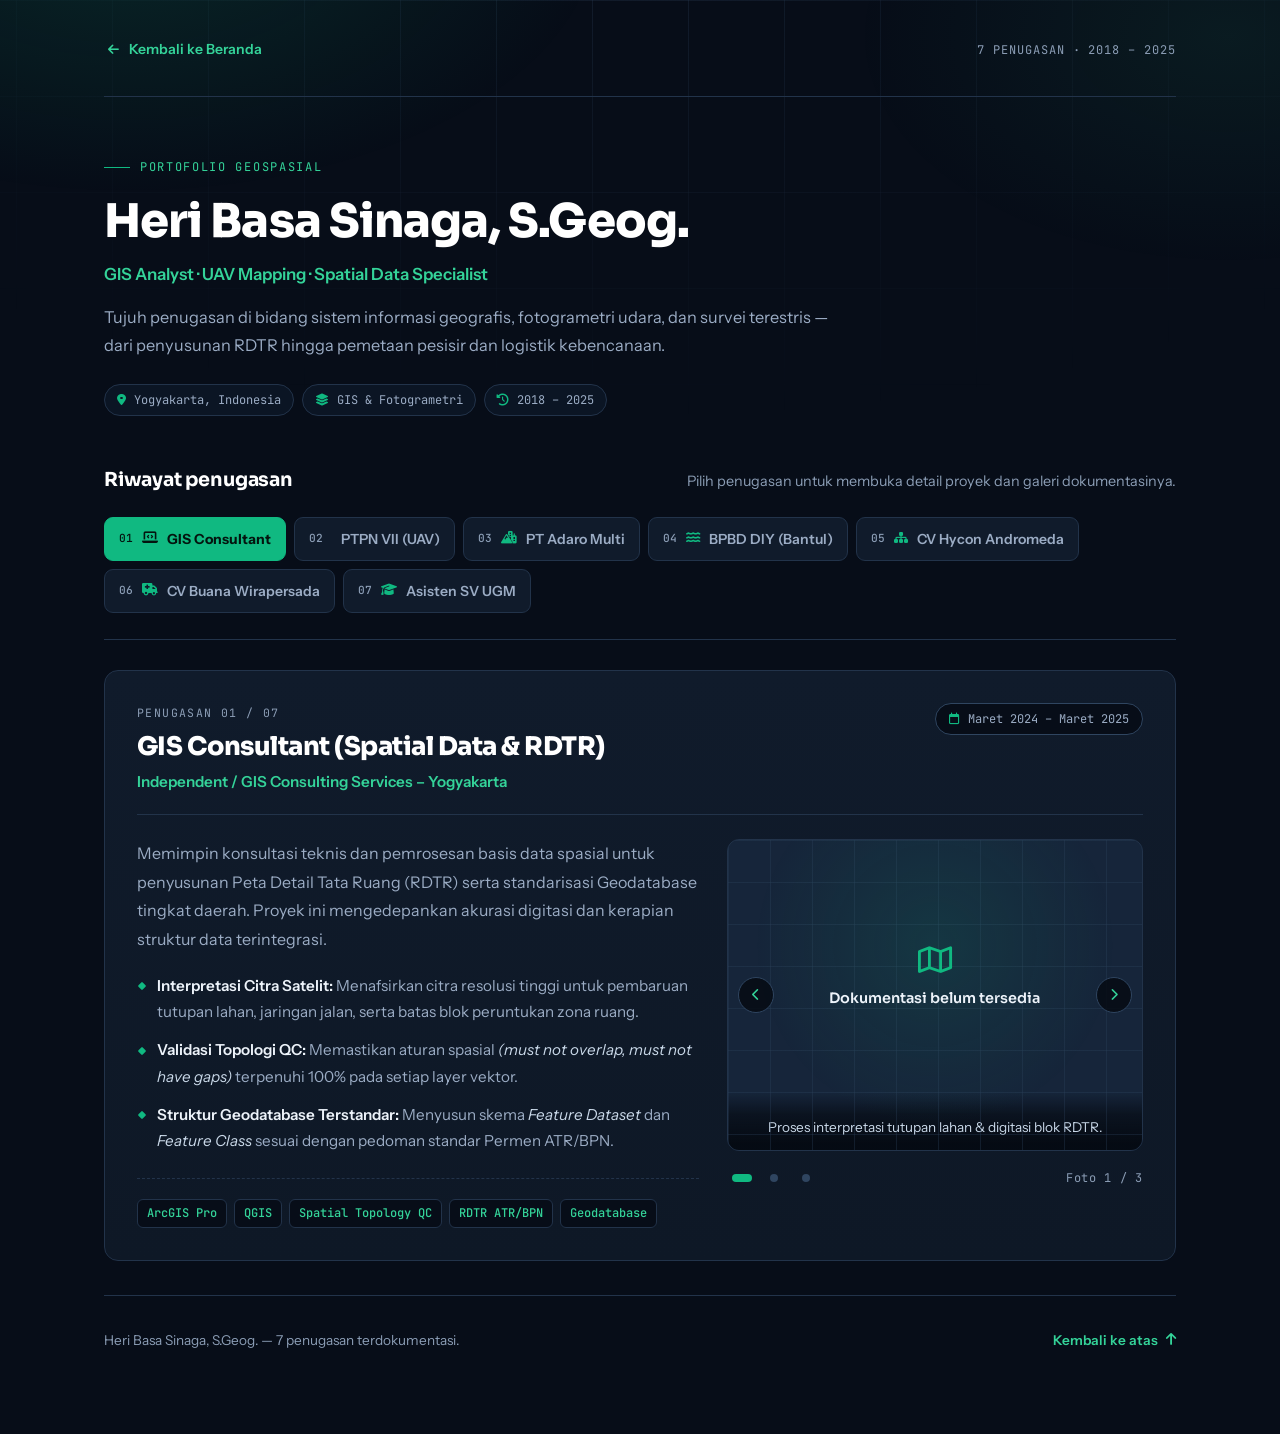
==== asset/pengalaman/gis/index.html @ e75f8d3d "Portofolio" ====
<!DOCTYPE html>
<html lang="id">

<head>
  <meta charset="UTF-8" />
  <meta name="viewport" content="width=device-width, initial-scale=1.0" />
  <link data-mgx-overview="icon" rel="icon" media="(prefers-color-scheme: light)"
    href="https://public-frontend-1300249583.cos.ap-nanjing.myqcloud.com/commonfile/defautl_logo_light.png" />
  <link data-mgx-overview="dark-icon" rel="icon" media="(prefers-color-scheme: dark)"
    href="https://public-frontend-1300249583.cos.ap-nanjing.myqcloud.com/commonfile/defautl_logo_dark.png" />
  <title data-mgx-overview="title">Pengalaman GIS — Heri Basa Sinaga, S.Geog.</title>
  <meta data-mgx-overview="description" name="description"
    content="Portofolio pengalaman Heri Basa Sinaga, S.Geog. di bidang GIS, fotogrametri UAV, survei terestris, dan pemetaan kebencanaan." />
  <meta data-mgx-overview="og:title" property="og:title" content="Pengalaman GIS — Heri Basa Sinaga, S.Geog." />
  <meta data-mgx-overview="og:description" property="og:description"
    content="Portofolio pengalaman di bidang GIS, fotogrametri UAV, survei terestris, dan pemetaan kebencanaan." />
  <meta data-mgx-overview="og:image" property="og:image"
    content="https://public-frontend-1300249583.cos.ap-nanjing.myqcloud.com/commonfile/defautl_logo_light.png" />
  <meta data-mgx-overview="twitter:title" name="twitter:title" content="Pengalaman GIS — Heri Basa Sinaga, S.Geog." />
  <meta data-mgx-overview="twitter:description" name="twitter:description"
    content="Portofolio pengalaman di bidang GIS, fotogrametri UAV, survei terestris, dan pemetaan kebencanaan." />
  <meta data-mgx-overview="twitter:image" name="twitter:image"
    content="https://public-frontend-1300249583.cos.ap-nanjing.myqcloud.com/commonfile/defautl_logo_light.png" />
  <link rel="preconnect" href="https://fonts.googleapis.com" />
  <link rel="preconnect" href="https://fonts.gstatic.com" crossorigin />
  <link
    href="https://fonts.googleapis.com/css2?family=Sora:wght@600;700;800&family=Instrument+Sans:wght@400;500;600;700&family=JetBrains+Mono:wght@400;500;600&display=swap"
    rel="stylesheet" />
  <link rel="stylesheet" href="https://cdnjs.cloudflare.com/ajax/libs/font-awesome/6.5.2/css/all.min.css" />
  <link rel="stylesheet" href="./style.css" />
</head>

<body id="top">
  <a class="skip-link" href="#detail-panel">Lewati ke detail pengalaman</a>

  <div class="survey-grid" aria-hidden="true"></div>
  <div class="glow" aria-hidden="true"></div>

  <div class="container">
    <nav class="topbar" aria-label="Navigasi halaman">
      <a class="back-btn" href="../../../index.html">
        <i class="fa-solid fa-arrow-left" aria-hidden="true"></i>
        <span>Kembali ke Beranda</span>
      </a>
      <span class="topbar-meta">7 penugasan · 2018 – 2025</span>
    </nav>

    <header class="page-head">
      <p class="eyebrow">Portofolio Geospasial</p>
      <h1 class="page-title">Heri Basa Sinaga, S.Geog.</h1>
      <p class="page-role">GIS Analyst · UAV Mapping · Spatial Data Specialist</p>
      <p class="page-intro">
        Tujuh penugasan di bidang sistem informasi geografis, fotogrametri udara, dan survei terestris — dari
        penyusunan RDTR hingga pemetaan pesisir dan logistik kebencanaan.
      </p>
      <ul class="profile-facts">
        <li>
          <i class="fa-solid fa-location-dot" aria-hidden="true"></i>
          <span>Yogyakarta, Indonesia</span>
        </li>
        <li>
          <i class="fa-solid fa-layer-group" aria-hidden="true"></i>
          <span>GIS &amp; Fotogrametri</span>
        </li>
        <li>
          <i class="fa-solid fa-clock-rotate-left" aria-hidden="true"></i>
          <span>2018 – 2025</span>
        </li>
      </ul>
    </header>

    <section class="timeline" aria-labelledby="timeline-heading">
      <div class="section-head">
        <h2 id="timeline-heading" class="section-title">Riwayat penugasan</h2>
        <p class="section-hint">Pilih penugasan untuk membuka detail proyek dan galeri dokumentasinya.</p>
      </div>

      <div class="tab-nav" role="tablist" aria-label="Riwayat pengalaman">
        <button class="tab-btn" type="button" role="tab" id="tab-exp-1" aria-controls="panel-exp-1"
          aria-selected="true" data-target="panel-exp-1">
          <span class="tab-index" aria-hidden="true">01</span>
          <i class="fa-solid fa-laptop-code" aria-hidden="true"></i>
          <span class="tab-label">GIS Consultant</span>
        </button>
        <button class="tab-btn" type="button" role="tab" id="tab-exp-2" aria-controls="panel-exp-2"
          aria-selected="false" tabindex="-1" data-target="panel-exp-2">
          <span class="tab-index" aria-hidden="true">02</span>
          <i class="fa-solid fa-drone" aria-hidden="true"></i>
          <span class="tab-label">PTPN VII (UAV)</span>
        </button>
        <button class="tab-btn" type="button" role="tab" id="tab-exp-3" aria-controls="panel-exp-3"
          aria-selected="false" tabindex="-1" data-target="panel-exp-3">
          <span class="tab-index" aria-hidden="true">03</span>
          <i class="fa-solid fa-mountain-city" aria-hidden="true"></i>
          <span class="tab-label">PT Adaro Multi</span>
        </button>
        <button class="tab-btn" type="button" role="tab" id="tab-exp-4" aria-controls="panel-exp-4"
          aria-selected="false" tabindex="-1" data-target="panel-exp-4">
          <span class="tab-index" aria-hidden="true">04</span>
          <i class="fa-solid fa-water" aria-hidden="true"></i>
          <span class="tab-label">BPBD DIY (Bantul)</span>
        </button>
        <button class="tab-btn" type="button" role="tab" id="tab-exp-5" aria-controls="panel-exp-5"
          aria-selected="false" tabindex="-1" data-target="panel-exp-5">
          <span class="tab-index" aria-hidden="true">05</span>
          <i class="fa-solid fa-sitemap" aria-hidden="true"></i>
          <span class="tab-label">CV Hycon Andromeda</span>
        </button>
        <button class="tab-btn" type="button" role="tab" id="tab-exp-6" aria-controls="panel-exp-6"
          aria-selected="false" tabindex="-1" data-target="panel-exp-6">
          <span class="tab-index" aria-hidden="true">06</span>
          <i class="fa-solid fa-truck-medical" aria-hidden="true"></i>
          <span class="tab-label">CV Buana Wirapersada</span>
        </button>
        <button class="tab-btn" type="button" role="tab" id="tab-exp-7" aria-controls="panel-exp-7"
          aria-selected="false" tabindex="-1" data-target="panel-exp-7">
          <span class="tab-index" aria-hidden="true">07</span>
          <i class="fa-solid fa-graduation-cap" aria-hidden="true"></i>
          <span class="tab-label">Asisten SV UGM</span>
        </button>
      </div>
    </section>

    <main id="detail-panel" class="panel" tabindex="-1">

      <!-- ============ 1. GIS Consultant ============ -->
      <section class="panel-view" id="panel-exp-1" role="tabpanel" aria-labelledby="tab-exp-1">
        <header class="role-head">
          <div>
            <span class="role-kicker">Penugasan 01 / 07</span>
            <h2 class="role-title">GIS Consultant (Spatial Data &amp; RDTR)</h2>
            <p class="company">Independent / GIS Consulting Services – Yogyakarta</p>
          </div>
          <p class="date-badge">
            <i class="fa-regular fa-calendar" aria-hidden="true"></i>
            <span>Maret 2024 – Maret 2025</span>
          </p>
        </header>

        <div class="panel-grid">
          <div class="description">
            <p>
              Memimpin konsultasi teknis dan pemrosesan basis data spasial untuk penyusunan Peta Detail Tata Ruang
              (RDTR) serta standarisasi Geodatabase tingkat daerah. Proyek ini mengedepankan akurasi digitasi dan
              kerapian struktur data terintegrasi.
            </p>
            <ul class="highlights">
              <li>
                <strong>Interpretasi Citra Satelit:</strong> Menafsirkan citra resolusi tinggi untuk pembaruan tutupan
                lahan, jaringan jalan, serta batas blok peruntukan zona ruang.
              </li>
              <li>
                <strong>Validasi Topologi QC:</strong> Memastikan aturan spasial <em>(must not overlap, must not have
                  gaps)</em> terpenuhi 100% pada setiap layer vektor.
              </li>
              <li>
                <strong>Struktur Geodatabase Terstandar:</strong> Menyusun skema <em>Feature Dataset</em> dan
                <em>Feature Class</em> sesuai dengan pedoman standar Permen ATR/BPN.
              </li>
            </ul>
            <ul class="tech-list" aria-label="Perangkat dan keahlian">
              <li>ArcGIS Pro</li>
              <li>QGIS</li>
              <li>Spatial Topology QC</li>
              <li>RDTR ATR/BPN</li>
              <li>Geodatabase</li>
            </ul>
          </div>

          <div class="gallery" data-gallery>
            <div class="slider" data-slider>
              <button class="slider-btn prev" type="button" data-step="-1" aria-label="Foto sebelumnya">
                <i class="fa-solid fa-chevron-left" aria-hidden="true"></i>
              </button>
              <button class="slider-btn next" type="button" data-step="1" aria-label="Foto berikutnya">
                <i class="fa-solid fa-chevron-right" aria-hidden="true"></i>
              </button>
              <div class="slide-track" data-track>
                <div class="slide" role="group" aria-roledescription="slide" aria-label="1 dari 3: Digitasi citra RDTR">
                  <img src="../../../../Baru/image/gis/card 1.jpg" width="1024" height="768"
                    alt="Layar GIS dengan citra satelit dan poligon zonasi RDTR" />
                  <div class="slide-caption">Proses interpretasi tutupan lahan &amp; digitasi blok RDTR.</div>
                </div>
                <div class="slide" role="group" aria-roledescription="slide" aria-label="2 dari 3: Validasi topologi QC">
                  <img src="../../../../Baru/image/gis/card 2.jpg" width="1024" height="768" loading="lazy"
                    alt="Pemeriksaan kesalahan topologi pada peta vektor" />
                  <div class="slide-caption">Pemeriksaan kesalahan topologi spasial (no overlap &amp; no gaps).</div>
                </div>
                <div class="slide" role="group" aria-roledescription="slide" aria-label="3 dari 3: Struktur geodatabase">
                  <img src="../../../../Baru/image/gis/card 3.jpg" width="1024" height="768" loading="lazy"
                    alt="Katalog geodatabase dan tabel atribut di layar" />
                  <div class="slide-caption">Penyusunan skema Feature Class standar ATR/BPN.</div>
                </div>
              </div>
            </div>
            <div class="gallery-meta">
              <div class="dots" role="tablist" aria-label="Pilih foto galeri">
                <button class="dot" type="button" role="tab" data-index="0" aria-label="Foto 1" aria-current="true"></button>
                <button class="dot" type="button" role="tab" data-index="1" aria-label="Foto 2" aria-current="false"></button>
                <button class="dot" type="button" role="tab" data-index="2" aria-label="Foto 3" aria-current="false"></button>
              </div>
              <p class="counter" aria-live="polite" data-counter>Foto 1 / 3</p>
            </div>
          </div>
        </div>
      </section>

      <!-- ============ 2. PTPN VII ============ -->
      <section class="panel-view" id="panel-exp-2" role="tabpanel" aria-labelledby="tab-exp-2" hidden>
        <header class="role-head">
          <div>
            <span class="role-kicker">Penugasan 02 / 07</span>
            <h2 class="role-title">Lead UAV Multispektral Pilot &amp; GIS Analyst</h2>
            <p class="company">Sekolah Vokasi UGM × PT PUSRI &amp; PTPN VII – Lampung</p>
          </div>
          <p class="date-badge">
            <i class="fa-regular fa-calendar" aria-hidden="true"></i>
            <span>Juni 2024</span>
          </p>
        </header>

        <div class="panel-grid">
          <div class="description">
            <p>
              Memimpin seluruh rangkaian misi pemetaan udara menggunakan drone multispektral khusus agrikultur untuk
              analisis kesehatan tanaman perkebunan seluas ±70 hektar di Lampung secara efisien dan presisi.
            </p>
            <ul class="highlights">
              <li>
                <strong>Flight Planning &amp; Akuisisi:</strong> Menganalisis kondisi medan, menentukan jalur terbang
                otonom, dan mengoperasikan unit <strong>DJI Mavic 3 Multispectral RTK</strong>.
              </li>
              <li>
                <strong>Pengukuran GCP/ICP Geodetik:</strong> Mengukur titik kontrol tanah mengandalkan
                <strong>GNSS Geodetik RTK</strong> untuk tingkat koreksi posisi sentimeter.
              </li>
              <li>
                <strong>Ekstraksi Indeks Vegetasi:</strong> Mengolah pita spektral NIR dan RedEdge untuk menghasilkan
                peta analisis tingkat klorofil tanaman (NDVI &amp; NDRE).
              </li>
            </ul>
            <ul class="tech-list" aria-label="Perangkat dan keahlian">
              <li>DJI Mavic 3M RTK</li>
              <li>GNSS Geodetik</li>
              <li>Agisoft Metashape</li>
              <li>NDVI / NDRE</li>
              <li>ArcGIS Pro</li>
            </ul>
          </div>

          <div class="gallery" data-gallery>
            <div class="slider" data-slider>
              <button class="slider-btn prev" type="button" data-step="-1" aria-label="Foto sebelumnya">
                <i class="fa-solid fa-chevron-left" aria-hidden="true"></i>
              </button>
              <button class="slider-btn next" type="button" data-step="1" aria-label="Foto berikutnya">
                <i class="fa-solid fa-chevron-right" aria-hidden="true"></i>
              </button>
              <div class="slide-track" data-track>
                <div class="slide" role="group" aria-roledescription="slide" aria-label="1 dari 3: Operasional drone">
                  <img src="./assets/gis/uav-persiapan-terbang.jpg" width="1024" height="768" loading="lazy"
                    alt="Drone multispektral bersiap lepas landas di perkebunan" />
                  <div class="slide-caption">Persiapan lepas landas unit UAV multispektral di lapangan.</div>
                </div>
                <div class="slide" role="group" aria-roledescription="slide" aria-label="2 dari 3: Pengukuran GCP">
                  <img src="./assets/gis/uav-gnss-gcp.jpg" width="1024" height="768" loading="lazy"
                    alt="Receiver GNSS geodetik di atas tripod untuk titik kontrol tanah" />
                  <div class="slide-caption">Pengambilan koordinat presisi GCP menggunakan GPS Geodetik RTK.</div>
                </div>
                <div class="slide" role="group" aria-roledescription="slide" aria-label="3 dari 3: Peta indeks vegetasi">
                  <img src="./assets/gis/uav-ndvi-peta.jpg" width="1024" height="768" loading="lazy"
                    alt="Peta indeks vegetasi NDVI perkebunan" />
                  <div class="slide-caption">Visualisasi analisis tingkat kesehatan vegetasi perkebunan.</div>
                </div>
              </div>
            </div>
            <div class="gallery-meta">
              <div class="dots" role="tablist" aria-label="Pilih foto galeri">
                <button class="dot" type="button" role="tab" data-index="0" aria-label="Foto 1" aria-current="true"></button>
                <button class="dot" type="button" role="tab" data-index="1" aria-label="Foto 2" aria-current="false"></button>
                <button class="dot" type="button" role="tab" data-index="2" aria-label="Foto 3" aria-current="false"></button>
              </div>
              <p class="counter" aria-live="polite" data-counter>Foto 1 / 3</p>
            </div>
          </div>
        </div>
      </section>

      <!-- ============ 3. PT Adaro Multi Service ============ -->
      <section class="panel-view" id="panel-exp-3" role="tabpanel" aria-labelledby="tab-exp-3" hidden>
        <header class="role-head">
          <div>
            <span class="role-kicker">Penugasan 03 / 07</span>
            <h2 class="role-title">GIS &amp; UAV Mapping Specialist</h2>
            <p class="company">PT Adaro Multi Service</p>
          </div>
          <p class="date-badge">
            <i class="fa-regular fa-calendar" aria-hidden="true"></i>
            <span>Desember 2022 – Agustus 2024</span>
          </p>
        </header>

        <div class="panel-grid">
          <div class="description">
            <p>
              Bertanggung jawab dalam pemrosesan data geospasial fotogrametri foto udara untuk mendukung penyusunan
              dokumen Analisis Mengenai Dampak Lingkungan (AMDAL) serta pemantauan area pertambangan.
            </p>
            <ul class="highlights">
              <li>
                <strong>Pemrosesan Model Elevasi:</strong> Mengolah ribuan foto udara menjadi Ortofoto presisi, Digital
                Elevation Model (DEM), dan Digital Surface Model (DSM).
              </li>
              <li>
                <strong>Analisis Spasial AMDAL:</strong> Menyusun peta rona awal lingkungan, analisis perubahan tutupan
                lahan, dan pemetaan batas wilayah pemantauan.
              </li>
              <li>
                <strong>Studi Volume &amp; Kontur:</strong> Melakukan perhitungan estimasi <em>cut and fill</em> serta
                pembuatan garis kontur topografi detail.
              </li>
            </ul>
            <ul class="tech-list" aria-label="Perangkat dan keahlian">
              <li>Agisoft Metashape</li>
              <li>DEM / DSM</li>
              <li>Dokumen AMDAL</li>
              <li>Ortofoto Udara</li>
              <li>ArcMap / ArcGIS</li>
            </ul>
          </div>

          <div class="gallery" data-gallery>
            <div class="slider" data-slider>
              <button class="slider-btn prev" type="button" data-step="-1" aria-label="Foto sebelumnya">
                <i class="fa-solid fa-chevron-left" aria-hidden="true"></i>
              </button>
              <button class="slider-btn next" type="button" data-step="1" aria-label="Foto berikutnya">
                <i class="fa-solid fa-chevron-right" aria-hidden="true"></i>
              </button>
              <div class="slide-track" data-track>
                <div class="slide" role="group" aria-roledescription="slide" aria-label="1 dari 3: Ortofoto udara">
                  <img src="./assets/gis/tambang-ortofoto.jpg" width="1024" height="768" loading="lazy"
                    alt="Mozaik ortofoto udara kawasan tambang terbuka" />
                  <div class="slide-caption">Mozaik ortofoto kawasan tambang hasil olahan Metashape.</div>
                </div>
                <div class="slide" role="group" aria-roledescription="slide" aria-label="2 dari 3: Pemodelan DEM DSM">
                  <img src="./assets/gis/tambang-dem-dsm.jpg" width="1024" height="768" loading="lazy"
                    alt="Model elevasi digital tiga dimensi kawasan tambang" />
                  <div class="slide-caption">Digital Elevation Model (DEM) untuk analisis kontur tanah.</div>
                </div>
                <div class="slide" role="group" aria-roledescription="slide" aria-label="3 dari 3: Peta AMDAL">
                  <img src="./assets/gis/tambang-amdal-peta.jpg" width="1024" height="768" loading="lazy"
                    alt="Lembar peta tematik lingkungan dokumen AMDAL" />
                  <div class="slide-caption">Layout peta tematik rona lingkungan dokumen AMDAL.</div>
                </div>
              </div>
            </div>
            <div class="gallery-meta">
              <div class="dots" role="tablist" aria-label="Pilih foto galeri">
                <button class="dot" type="button" role="tab" data-index="0" aria-label="Foto 1" aria-current="true"></button>
                <button class="dot" type="button" role="tab" data-index="1" aria-label="Foto 2" aria-current="false"></button>
                <button class="dot" type="button" role="tab" data-index="2" aria-label="Foto 3" aria-current="false"></button>
              </div>
              <p class="counter" aria-live="polite" data-counter>Foto 1 / 3</p>
            </div>
          </div>
        </div>
      </section>

      <!-- ============ 4. BPBD DIY / Bantul ============ -->
      <section class="panel-view" id="panel-exp-4" role="tabpanel" aria-labelledby="tab-exp-4" hidden>
        <header class="role-head">
          <div>
            <span class="role-kicker">Penugasan 04 / 07</span>
            <h2 class="role-title">GIS &amp; UAV Coastal Mapping Specialist</h2>
            <p class="company">PT Inspirasi Multitama Andalan × BPBD DIY</p>
          </div>
          <p class="date-badge">
            <i class="fa-regular fa-calendar" aria-hidden="true"></i>
            <span>Oktober 2022 – Desember 2022</span>
          </p>
        </header>

        <div class="panel-grid">
          <div class="description">
            <p>
              Melaksanakan akuisisi data lapangan dan pemetaan spasial dinamika pesisir pantai Kabupaten Bantul untuk
              studi erosi, abrasi, serta penyusunan rekomendasi mitigasi bencana BPBD DIY.
            </p>
            <ul class="highlights">
              <li>
                <strong>Survei Terestris &amp; Profiling:</strong> Melakukan pengukuran penampang pantai
                (<em>beach profiling</em>) dan GCP menggunakan GNSS Geodetik.
              </li>
              <li>
                <strong>Pemetaan Udara Pesisir:</strong> Mengoperasikan drone Phantom 4 RTK di sepanjang garis pantai
                untuk mendapatkan ortofoto terkini.
              </li>
              <li>
                <strong>Analisis Perubahan Multi-Temporal:</strong> Membandingkan data garis pantai terdahulu dan
                terkini guna mengukur laju abrasi per tahun.
              </li>
            </ul>
            <ul class="tech-list" aria-label="Perangkat dan keahlian">
              <li>Phantom 4 RTK</li>
              <li>GNSS Geodetik</li>
              <li>Beach Profiling</li>
              <li>Abrasi Pesisir</li>
              <li>BPBD DIY</li>
            </ul>
          </div>

          <div class="gallery" data-gallery>
            <div class="slider" data-slider>
              <button class="slider-btn prev" type="button" data-step="-1" aria-label="Foto sebelumnya">
                <i class="fa-solid fa-chevron-left" aria-hidden="true"></i>
              </button>
              <button class="slider-btn next" type="button" data-step="1" aria-label="Foto berikutnya">
                <i class="fa-solid fa-chevron-right" aria-hidden="true"></i>
              </button>
              <div class="slide-track" data-track>
                <div class="slide" role="group" aria-roledescription="slide" aria-label="1 dari 3: Beach profiling">
                  <img src="./assets/gis/pesisir-beach-profiling.jpg" width="1024" height="768" loading="lazy"
                    alt="Tim survei mengukur penampang pantai dengan total station" />
                  <div class="slide-caption">Pengukuran profil penampang pantai Bantul di lapangan.</div>
                </div>
                <div class="slide" role="group" aria-roledescription="slide" aria-label="2 dari 3: Perubahan garis pantai">
                  <img src="./assets/gis/pesisir-garis-pantai.jpg" width="1024" height="768" loading="lazy"
                    alt="Peta perubahan garis pantai multi-temporal" />
                  <div class="slide-caption">Analisis multi-temporal laju abrasi &amp; sedimentasi pesisir.</div>
                </div>
                <div class="slide" role="group" aria-roledescription="slide" aria-label="3 dari 3: Kawasan rawan abrasi">
                  <img src="./assets/gis/pesisir-rawan-abrasi.jpg" width="1024" height="768" loading="lazy"
                    alt="Peta zona risiko bencana abrasi pesisir" />
                  <div class="slide-caption">Peta zona risiko bencana untuk dokumen mitigasi BPBD.</div>
                </div>
              </div>
            </div>
            <div class="gallery-meta">
              <div class="dots" role="tablist" aria-label="Pilih foto galeri">
                <button class="dot" type="button" role="tab" data-index="0" aria-label="Foto 1" aria-current="true"></button>
                <button class="dot" type="button" role="tab" data-index="1" aria-label="Foto 2" aria-current="false"></button>
                <button class="dot" type="button" role="tab" data-index="2" aria-label="Foto 3" aria-current="false"></button>
              </div>
              <p class="counter" aria-live="polite" data-counter>Foto 1 / 3</p>
            </div>
          </div>
        </div>
      </section>

      <!-- ============ 5. CV Hycon Andromeda ============ -->
      <section class="panel-view" id="panel-exp-5" role="tabpanel" aria-labelledby="tab-exp-5" hidden>
        <header class="role-head">
          <div>
            <span class="role-kicker">Penugasan 05 / 07</span>
            <h2 class="role-title">GIS Specialist &amp; Data Processor</h2>
            <p class="company">CV Hycon Andromeda</p>
          </div>
          <p class="date-badge">
            <i class="fa-regular fa-calendar" aria-hidden="true"></i>
            <span>Tahun 2022</span>
          </p>
        </header>

        <div class="panel-grid">
          <div class="description">
            <p>
              Mengelola basis data spasial aset jaringan irigasi dan bangunan air untuk pembaharuan sistem informasi
              geografis infrastruktur Sumber Daya Air (SDA).
            </p>
            <ul class="highlights">
              <li>
                <strong>Produksi Peta Massal:</strong> Menyusun <em>layout</em> peta tematik irigasi sebanyak
                <strong>300+ lembar</strong> sesuai petunjuk teknis kedinasan.
              </li>
              <li>
                <strong>Digitasi &amp; Topologi QC:</strong> Memperbaiki konektivitas jaringan saluran (primer,
                sekunder, tersier) dan titik bangunan air (intake, bendung, pintu).
              </li>
              <li>
                <strong>Atribut Geodatabase:</strong> Melakukan pencocokan dan pengisian atribut spasial hasil
                inventarisasi lapangan.
              </li>
            </ul>
            <ul class="tech-list" aria-label="Perangkat dan keahlian">
              <li>300+ Layout Peta</li>
              <li>Geodatabase Irigasi</li>
              <li>Digitasi Spasial</li>
              <li>Asset Mapping</li>
            </ul>
          </div>

          <div class="gallery" data-gallery>
            <div class="slider" data-slider>
              <button class="slider-btn prev" type="button" data-step="-1" aria-label="Foto sebelumnya">
                <i class="fa-solid fa-chevron-left" aria-hidden="true"></i>
              </button>
              <button class="slider-btn next" type="button" data-step="1" aria-label="Foto berikutnya">
                <i class="fa-solid fa-chevron-right" aria-hidden="true"></i>
              </button>
              <div class="slide-track" data-track>
                <div class="slide" role="group" aria-roledescription="slide" aria-label="1 dari 3: Layout peta irigasi">
                  <img src="./assets/gis/irigasi-layout-peta.jpg" width="1024" height="768" loading="lazy"
                    alt="Tumpukan lembar peta irigasi tercetak di meja gambar" />
                  <div class="slide-caption">Salah satu lembar dari 300+ peta jaringan irigasi.</div>
                </div>
                <div class="slide" role="group" aria-roledescription="slide" aria-label="2 dari 3: Topologi jaringan saluran">
                  <img src="./assets/gis/irigasi-topologi-saluran.jpg" width="1024" height="768" loading="lazy"
                    alt="Peta jaringan saluran irigasi primer sekunder tersier" />
                  <div class="slide-caption">Digitasi spasial saluran air &amp; perbaikan topologi garis.</div>
                </div>
                <div class="slide" role="group" aria-roledescription="slide" aria-label="3 dari 3: Tabel atribut aset">
                  <img src="./assets/gis/irigasi-tabel-atribut.jpg" width="1024" height="768" loading="lazy"
                    alt="Tabel atribut basis data aset irigasi di layar" />
                  <div class="slide-caption">Pengisian atribut detail pintu air dan debit bendung.</div>
                </div>
              </div>
            </div>
            <div class="gallery-meta">
              <div class="dots" role="tablist" aria-label="Pilih foto galeri">
                <button class="dot" type="button" role="tab" data-index="0" aria-label="Foto 1" aria-current="true"></button>
                <button class="dot" type="button" role="tab" data-index="1" aria-label="Foto 2" aria-current="false"></button>
                <button class="dot" type="button" role="tab" data-index="2" aria-label="Foto 3" aria-current="false"></button>
              </div>
              <p class="counter" aria-live="polite" data-counter>Foto 1 / 3</p>
            </div>
          </div>
        </div>
      </section>

      <!-- ============ 6. CV Buana Wirapersada ============ -->
      <section class="panel-view" id="panel-exp-6" role="tabpanel" aria-labelledby="tab-exp-6" hidden>
        <header class="role-head">
          <div>
            <span class="role-kicker">Penugasan 06 / 07</span>
            <h2 class="role-title">Field Survey Team Leader (Disaster Logistics)</h2>
            <p class="company">CV Buana Wirapersada × BPBD DIY</p>
          </div>
          <p class="date-badge">
            <i class="fa-regular fa-calendar" aria-hidden="true"></i>
            <span>Agustus 2021 – Desember 2021</span>
          </p>
        </header>

        <div class="panel-grid">
          <div class="description">
            <p>
              Memimpin tim survei lapangan dalam proyek pemetaan spasial analisis pemenuhan logistik kebencanaan di
              seluruh wilayah Provinsi Daerah Istimewa Yogyakarta.
            </p>
            <ul class="highlights">
              <li>
                <strong>Manajemen Tim &amp; Koordinasi:</strong> Mengoordinasikan tim survei serta berkolaborasi dengan
                BPBD DIY, Dinas Kesehatan, dan Dinsos.
              </li>
              <li>
                <strong>Survei Posko &amp; Logistik:</strong> Mengumpulkan data koordinat dan kapasitas gudang logistik
                tanggap darurat di tingkat kabupaten/kota.
              </li>
              <li>
                <strong>Pemodelan Spasial Logistik:</strong> Menyusun peta distribusi keterjangkauan bantuan logistik
                saat terjadi bencana alam.
              </li>
            </ul>
            <ul class="tech-list" aria-label="Perangkat dan keahlian">
              <li>Disaster Logistics</li>
              <li>Field Team Leader</li>
              <li>Spatial Data Integration</li>
              <li>BPBD DIY</li>
            </ul>
          </div>

          <div class="gallery" data-gallery>
            <div class="slider" data-slider>
              <button class="slider-btn prev" type="button" data-step="-1" aria-label="Foto sebelumnya">
                <i class="fa-solid fa-chevron-left" aria-hidden="true"></i>
              </button>
              <button class="slider-btn next" type="button" data-step="1" aria-label="Foto berikutnya">
                <i class="fa-solid fa-chevron-right" aria-hidden="true"></i>
              </button>
              <div class="slide-track" data-track>
                <div class="slide" role="group" aria-roledescription="slide" aria-label="1 dari 3: Tim survei lapangan">
                  <img src="./assets/gis/logistik-tim-survei.jpg" width="1024" height="768" loading="lazy"
                    alt="Tim survei lapangan berkoordinasi di halaman kantor instansi" />
                  <div class="slide-caption">Koordinasi tim survei lapangan bersama instansi daerah.</div>
                </div>
                <div class="slide" role="group" aria-roledescription="slide" aria-label="2 dari 3: Peta posko dan gudang">
                  <img src="./assets/gis/logistik-peta-posko.jpg" width="1024" height="768" loading="lazy"
                    alt="Peta persebaran titik posko dan gudang logistik" />
                  <div class="slide-caption">Visual pemetaan titik lokasi gudang logistik bencana DIY.</div>
                </div>
                <div class="slide" role="group" aria-roledescription="slide" aria-label="3 dari 3: Aksesibilitas logistik">
                  <img src="./assets/gis/logistik-aksesibilitas.jpg" width="1024" height="768" loading="lazy"
                    alt="Peta zona jangkauan waktu tempuh distribusi bantuan" />
                  <div class="slide-caption">Peta pemodelan jangkauan waktu tempuh distribusi bantuan.</div>
                </div>
              </div>
            </div>
            <div class="gallery-meta">
              <div class="dots" role="tablist" aria-label="Pilih foto galeri">
                <button class="dot" type="button" role="tab" data-index="0" aria-label="Foto 1" aria-current="true"></button>
                <button class="dot" type="button" role="tab" data-index="1" aria-label="Foto 2" aria-current="false"></button>
                <button class="dot" type="button" role="tab" data-index="2" aria-label="Foto 3" aria-current="false"></button>
              </div>
              <p class="counter" aria-live="polite" data-counter>Foto 1 / 3</p>
            </div>
          </div>
        </div>
      </section>

      <!-- ============ 7. Asisten SV UGM ============ -->
      <section class="panel-view" id="panel-exp-7" role="tabpanel" aria-labelledby="tab-exp-7" hidden>
        <header class="role-head">
          <div>
            <span class="role-kicker">Penugasan 07 / 07</span>
            <h2 class="role-title">Academic &amp; Research Assistant</h2>
            <p class="company">Sekolah Vokasi Universitas Gadjah Mada (UGM)</p>
          </div>
          <p class="date-badge">
            <i class="fa-regular fa-calendar" aria-hidden="true"></i>
            <span>Tahun 2018 – 2024</span>
          </p>
        </header>

        <div class="panel-grid">
          <div class="description">
            <p>
              Mendampingi dosen dalam kegiatan praktikum perkuliahan mahasiswa serta terlibat dalam berbagai riset
              pengabdian masyarakat berbasis keilmuan geografi dan geomatika.
            </p>
            <ul class="highlights">
              <li>
                <strong>Instruktur Pemetaan &amp; Peralatan:</strong> Membimbing praktikum alat pemetaan seperti GNSS
                Geodetik RTK, Total Station, Auto Level, dan Drone.
              </li>
              <li>
                <strong>Modul &amp; Praktikum GIS:</strong> Mengajar materi basis data spasial (GIS Database) dan
                pemrosesan fotogrametri udara.
              </li>
              <li>
                <strong>Asisten Riset Lingkungan:</strong> Berkontribusi dalam riset laboratorium terkait dinamika
                pesisir dan sedimentasi perairan.
              </li>
            </ul>
            <ul class="tech-list" aria-label="Perangkat dan keahlian">
              <li>Instruktur Praktikum</li>
              <li>GNSS Geodetik</li>
              <li>Total Station</li>
              <li>Survei Drone</li>
              <li>SV UGM</li>
            </ul>
          </div>

          <div class="gallery" data-gallery>
            <div class="slider" data-slider>
              <button class="slider-btn prev" type="button" data-step="-1" aria-label="Foto sebelumnya">
                <i class="fa-solid fa-chevron-left" aria-hidden="true"></i>
              </button>
              <button class="slider-btn next" type="button" data-step="1" aria-label="Foto berikutnya">
                <i class="fa-solid fa-chevron-right" aria-hidden="true"></i>
              </button>
              <div class="slide-track" data-track>
                <div class="slide" role="group" aria-roledescription="slide" aria-label="1 dari 3: Pelatihan total station">
                  <img src="./assets/gis/ugm-total-station.jpg" width="1024" height="768" loading="lazy"
                    alt="Instruktur membimbing mahasiswa menggunakan total station" />
                  <div class="slide-caption">Instruktur praktikum pengukuran terestris mahasiswa UGM.</div>
                </div>
                <div class="slide" role="group" aria-roledescription="slide" aria-label="2 dari 3: Pelatihan foto udara">
                  <img src="./assets/gis/ugm-fotogrametri-kelas.jpg" width="1024" height="768" loading="lazy"
                    alt="Laboratorium komputer dengan pengolahan foto udara drone" />
                  <div class="slide-caption">Sesi bimbingan pemrosesan foto udara drone fotogrametri.</div>
                </div>
                <div class="slide" role="group" aria-roledescription="slide" aria-label="3 dari 3: Riset pesisir">
                  <img src="./assets/gis/ugm-riset-pesisir.jpg" width="1024" height="768" loading="lazy"
                    alt="Peneliti mengambil sampel sedimen di tepi pantai" />
                  <div class="slide-caption">Dokumentasi pengolahan data geospasial penelitian pesisir.</div>
                </div>
              </div>
            </div>
            <div class="gallery-meta">
              <div class="dots" role="tablist" aria-label="Pilih foto galeri">
                <button class="dot" type="button" role="tab" data-index="0" aria-label="Foto 1" aria-current="true"></button>
                <button class="dot" type="button" role="tab" data-index="1" aria-label="Foto 2" aria-current="false"></button>
                <button class="dot" type="button" role="tab" data-index="2" aria-label="Foto 3" aria-current="false"></button>
              </div>
              <p class="counter" aria-live="polite" data-counter>Foto 1 / 3</p>
            </div>
          </div>
        </div>
      </section>

    </main>

    <footer class="page-foot">
      <span>Heri Basa Sinaga, S.Geog. — 7 penugasan terdokumentasi.</span>
      <a class="foot-link" href="#top">Kembali ke atas <i class="fa-solid fa-arrow-up" aria-hidden="true"></i></a>
    </footer>
  </div>

  <script src="./script.js"></script>
</body>

</html>
---- asset/pengalaman/gis/style.css ----
/* ===========================================================
   Pengalaman GIS — Heri Basa Sinaga, S.Geog.
   Perbaikan utama:
   - token warna/teks dirapikan (varian surface, text-soft, faint lebih kontras)
   - skala tipografi dinaikkan agar teks 0.9rem tidak terlalu kecil
   - rail tab tidak lagi menyusut / terpotong (flex: 0 0 auto + rail geser di mobile)
   - galeri menempel (sticky) di desktop agar tidak menyisakan ruang kosong
   - target sentuh titik galeri ≥ 30px, focus ring tidak lagi merusak bentuk bulat
   - fallback gambar rusak, caption maksimal dua baris, dukungan reduced-motion
   =========================================================== */

/* -----------------------------------------------------------
   1. Token
   ----------------------------------------------------------- */
:root {
  /* Warna dasar */
  --ink-950: #050a12;
  --ink-900: #070d18;
  --ink-800: #0b1524;
  --surface: #101b2b;
  --surface-inset: #0e1826;
  --surface-2: #16253a;
  --surface-3: #1b2d45;
  --line: #22334a;
  --line-strong: #2f4560;

  /* Teks */
  --text-strong: #ffffff;
  --text: #edf3fa;
  --text-soft: #c9d8e8;
  --muted: #9bacc4;
  --faint: #8b9db5;

  /* Aksen tunggal */
  --accent: #10b981;
  --accent-bright: #34d399;
  --accent-light: #6ee7b7;
  --accent-soft: rgba(16, 185, 129, 0.12);
  --accent-ink: #04150f;

  /* Tipografi */
  --font-display: "Sora", "Segoe UI", sans-serif;
  --font-body: "Instrument Sans", "Helvetica Neue", Arial, sans-serif;
  --font-mono: "JetBrains Mono", ui-monospace, "SFMono-Regular", monospace;

  /* Bentuk */
  --radius-panel: 14px;
  --radius-frame: 12px;
  --radius-control: 9px;
  --radius-chip: 6px;

  /* Ritme & ukuran */
  --shell: 1120px;
  --gutter: 24px;
  --grid-cell: 96px;
  --tap: 44px;

  /* Gerak */
  --ease: cubic-bezier(0.22, 0.61, 0.36, 1);
  --fast: 160ms;
  --slow: 420ms;
}

/* -----------------------------------------------------------
   2. Dasar
   ----------------------------------------------------------- */
*,
*::before,
*::after {
  box-sizing: border-box;
}

html {
  scroll-behavior: smooth;
  scroll-padding-top: 24px;
  -webkit-text-size-adjust: 100%;
}

body {
  margin: 0;
  min-height: 100vh;
  background-color: var(--ink-900);
  color: var(--text);
  font-family: var(--font-body);
  font-size: 1rem;
  line-height: 1.7;
  overflow-wrap: break-word;
  -webkit-font-smoothing: antialiased;
  text-rendering: optimizeLegibility;
  overflow-x: hidden;
}

h1,
h2,
h3 {
  margin: 0;
  font-family: var(--font-display);
  font-weight: 800;
  letter-spacing: -0.02em;
  color: var(--text-strong);
  text-wrap: balance;
}

p,
ul,
figure {
  margin: 0;
}

ul {
  padding: 0;
  list-style: none;
}

img {
  display: block;
  max-width: 100%;
}

a {
  color: inherit;
}

button {
  margin: 0;
  font: inherit;
  color: inherit;
}

[hidden] {
  display: none !important;
}

/* Outline tanpa memaksa border-radius, agar tombol bulat tetap bulat */
:focus-visible {
  outline: 2px solid var(--accent-bright);
  outline-offset: 3px;
}

::selection {
  background: var(--accent);
  color: var(--accent-ink);
}

.skip-link {
  position: fixed;
  left: 16px;
  top: 12px;
  z-index: 60;
  padding: 12px 18px;
  border-radius: var(--radius-control);
  background: var(--accent);
  color: var(--accent-ink);
  font-weight: 700;
  text-decoration: none;
  transform: translateY(-160%);
  transition: transform var(--fast) var(--ease);
}

.skip-link:focus-visible {
  transform: translateY(0);
}

/* -----------------------------------------------------------
   3. Latar: kisi survei + sapuan cahaya
   ----------------------------------------------------------- */
.survey-grid,
.glow {
  position: fixed;
  inset: 0;
  z-index: 0;
  pointer-events: none;
}

.survey-grid {
  background-image: linear-gradient(to right, rgba(47, 69, 96, 0.26) 1px, transparent 1px),
    linear-gradient(to bottom, rgba(47, 69, 96, 0.26) 1px, transparent 1px);
  background-size: var(--grid-cell) var(--grid-cell);
  background-position: center top;
  -webkit-mask-image: radial-gradient(ellipse 92% 58% at 50% 0%, #000 4%, rgba(0, 0, 0, 0.35) 46%, transparent 80%);
  mask-image: radial-gradient(ellipse 92% 58% at 50% 0%, #000 4%, rgba(0, 0, 0, 0.35) 46%, transparent 80%);
}

.glow {
  background: radial-gradient(680px 380px at 10% -8%, rgba(16, 185, 129, 0.15), transparent 70%),
    radial-gradient(520px 320px at 96% 4%, rgba(52, 211, 153, 0.07), transparent 72%);
}

/* -----------------------------------------------------------
   4. Kerangka halaman
   ----------------------------------------------------------- */
.container {
  position: relative;
  z-index: 1;
  width: 100%;
  max-width: var(--shell);
  margin: 0 auto;
  padding: 28px var(--gutter) 72px;
}

/* -----------------------------------------------------------
   5. Bilah atas
   ----------------------------------------------------------- */
.topbar {
  display: flex;
  flex-wrap: wrap;
  align-items: center;
  justify-content: space-between;
  gap: 8px 20px;
  padding-bottom: 24px;
  border-bottom: 1px solid var(--line);
}

.back-btn {
  display: inline-flex;
  align-items: center;
  gap: 10px;
  min-height: var(--tap);
  padding: 6px 4px;
  color: var(--accent-bright);
  font-size: 0.875rem;
  font-weight: 600;
  text-decoration: none;
  transition: color var(--fast) var(--ease);
}

.back-btn i {
  font-size: 0.78rem;
  transition: transform var(--fast) var(--ease);
}

.back-btn:hover {
  color: var(--accent-light);
}

.back-btn:hover i {
  transform: translateY(-2px);
}

.topbar-meta {
  font-family: var(--font-mono);
  font-size: 0.75rem;
  letter-spacing: 0.08em;
  text-transform: uppercase;
  color: var(--faint);
}

/* -----------------------------------------------------------
   6. Kepala halaman
   ----------------------------------------------------------- */
.page-head {
  max-width: 780px;
  padding: 52px 0 44px;
}

.eyebrow {
  display: inline-flex;
  align-items: center;
  gap: 10px;
  margin-bottom: 18px;
  font-family: var(--font-mono);
  font-size: 0.75rem;
  letter-spacing: 0.14em;
  text-transform: uppercase;
  color: var(--accent-bright);
}

.eyebrow::before {
  content: "";
  width: 26px;
  height: 1px;
  background: var(--accent);
}

.page-title {
  font-size: clamp(2rem, 4.4vw, 2.9rem);
  line-height: 1.12;
}

.page-role {
  margin-top: 14px;
  font-size: 1.05rem;
  font-weight: 600;
  line-height: 1.5;
  color: var(--accent-bright);
}

.page-intro {
  max-width: 66ch;
  margin-top: 16px;
  font-size: 1.02rem;
  line-height: 1.75;
  color: var(--muted);
  text-wrap: pretty;
}

.profile-facts {
  display: flex;
  flex-wrap: wrap;
  gap: 8px;
  margin-top: 24px;
}

.profile-facts li {
  display: inline-flex;
  align-items: center;
  gap: 8px;
  padding: 6px 12px;
  border: 1px solid var(--line);
  border-radius: 999px;
  background: var(--ink-800);
  font-family: var(--font-mono);
  font-size: 0.75rem;
  line-height: 1.5;
  color: var(--muted);
}

.profile-facts i {
  font-size: 0.75rem;
  color: var(--accent);
}

/* -----------------------------------------------------------
   7. Rail penugasan
   ----------------------------------------------------------- */
.timeline {
  padding-top: 4px;
}

.section-head {
  display: flex;
  flex-wrap: wrap;
  align-items: baseline;
  justify-content: space-between;
  gap: 6px 24px;
  margin-bottom: 18px;
}

.section-title {
  font-size: 1.2rem;
  font-weight: 700;
  letter-spacing: -0.01em;
}

.section-hint {
  font-size: 0.9rem;
  color: var(--faint);
}

.tab-nav {
  display: flex;
  flex-wrap: wrap;
  gap: 8px;
  padding: 2px 0 26px;
  border-bottom: 1px solid var(--line);
}

.tab-btn {
  display: inline-flex;
  flex: 0 0 auto;
  align-items: center;
  gap: 9px;
  min-height: var(--tap);
  padding: 9px 14px;
  border: 1px solid var(--line);
  border-radius: var(--radius-control);
  background: var(--surface);
  color: var(--muted);
  font-size: 0.875rem;
  font-weight: 600;
  line-height: 1.3;
  text-align: left;
  cursor: pointer;
  transition: color var(--fast) var(--ease), border-color var(--fast) var(--ease),
    background-color var(--fast) var(--ease), transform var(--fast) var(--ease);
}

.tab-btn .tab-index {
  font-family: var(--font-mono);
  font-size: 0.7rem;
  font-weight: 500;
  font-variant-numeric: tabular-nums;
  color: var(--faint);
  transition: color var(--fast) var(--ease);
}

.tab-btn i {
  font-size: 0.8rem;
  color: var(--accent);
  transition: color var(--fast) var(--ease);
}

.tab-btn:hover {
  border-color: var(--line-strong);
  background: var(--surface-2);
  color: var(--text);
}

.tab-btn:hover .tab-index {
  color: var(--muted);
}

.tab-btn:hover i {
  color: var(--accent-bright);
}

.tab-btn:active {
  transform: translateY(1px);
}

.tab-btn[aria-selected="true"] {
  border-color: var(--accent);
  background: var(--accent);
  color: var(--accent-ink);
  font-weight: 700;
}

.tab-btn[aria-selected="true"] .tab-index,
.tab-btn[aria-selected="true"] i {
  color: var(--accent-ink);
}

/* -----------------------------------------------------------
   8. Panel detail
   ----------------------------------------------------------- */
.panel {
  margin-top: 30px;
  padding: clamp(20px, 3vw, 32px);
  border: 1px solid var(--line);
  border-radius: var(--radius-panel);
  background: linear-gradient(180deg, var(--surface) 0%, var(--surface-inset) 100%);
  scroll-margin-top: 20px;
}

/* Panel hanya menerima fokus programatik dari tautan "lewati" */
.panel:focus {
  outline: none;
}

.panel:focus-visible {
  outline: 2px solid var(--accent-bright);
  outline-offset: 4px;
}

.panel-view {
  min-width: 0;
  animation: panelIn 280ms var(--ease) both;
}

@keyframes panelIn {
  from {
    opacity: 0;
    transform: translateY(8px);
  }

  to {
    opacity: 1;
    transform: none;
  }
}

.role-head {
  display: flex;
  flex-wrap: wrap;
  align-items: flex-start;
  justify-content: space-between;
  gap: 14px 24px;
  padding-bottom: 20px;
  border-bottom: 1px solid var(--line);
}

.role-head > div {
  flex: 1 1 340px;
  min-width: 0;
}

.role-kicker {
  display: block;
  margin-bottom: 8px;
  font-family: var(--font-mono);
  font-size: 0.72rem;
  letter-spacing: 0.12em;
  text-transform: uppercase;
  color: var(--faint);
}

.role-title {
  font-size: clamp(1.3rem, 2.2vw, 1.6rem);
  line-height: 1.3;
}

.company {
  margin-top: 8px;
  font-size: 0.95rem;
  font-weight: 600;
  line-height: 1.5;
  color: var(--accent-bright);
}

.date-badge {
  display: inline-flex;
  align-items: center;
  gap: 8px;
  max-width: 100%;
  padding: 6px 13px;
  border: 1px solid var(--line-strong);
  border-radius: 999px;
  background: var(--ink-900);
  font-family: var(--font-mono);
  font-size: 0.75rem;
  line-height: 1.5;
  color: var(--muted);
}

.date-badge i {
  font-size: 0.75rem;
  color: var(--accent);
}

.panel-grid {
  display: grid;
  grid-template-columns: minmax(0, 1.15fr) minmax(0, 0.85fr);
  align-items: start;
  gap: 32px 28px;
  margin-top: 24px;
}

.description {
  min-width: 0;
}

.description > p {
  font-size: 1rem;
  line-height: 1.78;
  color: var(--muted);
  text-wrap: pretty;
}

.highlights {
  display: grid;
  gap: 12px;
  margin-top: 20px;
}

.highlights li {
  position: relative;
  padding-left: 20px;
  font-size: 0.95rem;
  line-height: 1.72;
  color: var(--muted);
  text-wrap: pretty;
}

.highlights li::before {
  content: "";
  position: absolute;
  left: 2px;
  top: 0.68em;
  width: 6px;
  height: 6px;
  border-radius: 1px;
  background: var(--accent);
  transform: rotate(45deg);
}

.highlights strong {
  color: var(--text);
  font-weight: 600;
}

.highlights em {
  color: var(--text-soft);
  font-style: italic;
}

.tech-list {
  display: flex;
  flex-wrap: wrap;
  gap: 7px;
  margin-top: 24px;
  padding-top: 20px;
  border-top: 1px dashed var(--line);
}

.tech-list li {
  padding: 4px 9px;
  border: 1px solid var(--line);
  border-radius: var(--radius-chip);
  background: var(--ink-900);
  font-family: var(--font-mono);
  font-size: 0.75rem;
  font-weight: 500;
  line-height: 1.6;
  color: var(--accent-bright);
}

/* -----------------------------------------------------------
   9. Galeri
   ----------------------------------------------------------- */
.gallery {
  display: flex;
  flex-direction: column;
  gap: 12px;
  min-width: 0;
}

.slider {
  position: relative;
  aspect-ratio: 4 / 3;
  border: 1px solid var(--line);
  border-radius: var(--radius-frame);
  background: var(--surface-2);
  overflow: hidden;
  touch-action: pan-y;
  isolation: isolate;
}

.slide-track {
  display: flex;
  height: 100%;
  transition: transform var(--slow) var(--ease);
  will-change: transform;
}

.slide {
  position: relative;
  flex: 0 0 100%;
  height: 100%;
  overflow: hidden;
}

.slide img {
  width: 100%;
  height: 100%;
  object-fit: cover;
  background: var(--surface-2);
  color: var(--faint);
  font-family: var(--font-mono);
  font-size: 0.75rem;
}

/* Gambar yang gagal dimuat disembunyikan agar teks alt tidak menumpuk */
.slide img.is-missing {
  visibility: hidden;
}

/* Placeholder bila berkas foto tidak tersedia */
.slide-placeholder {
  position: absolute;
  inset: 0;
  display: flex;
  flex-direction: column;
  align-items: center;
  justify-content: center;
  gap: 12px;
  padding: 24px 22px 60px;
  text-align: center;
  background-image: radial-gradient(circle at 50% 34%, var(--accent-soft), transparent 62%),
    linear-gradient(to right, rgba(47, 69, 96, 0.32) 1px, transparent 1px),
    linear-gradient(to bottom, rgba(47, 69, 96, 0.32) 1px, transparent 1px);
  background-size: 100% 100%, 42px 42px, 42px 42px;
}

.slide-placeholder[hidden] {
  display: none !important;
}

.slide-placeholder i {
  font-size: 1.9rem;
  color: var(--accent);
}

.slide-placeholder span {
  max-width: 24ch;
  font-family: var(--font-display);
  font-size: 0.9rem;
  font-weight: 600;
  line-height: 1.45;
  color: var(--text);
}

.slide-caption {
  position: absolute;
  inset: auto 0 0 0;
  display: -webkit-box;
  padding: 24px 16px 12px;
  overflow: hidden;
  background: linear-gradient(to top, rgba(5, 10, 18, 0.96) 12%, rgba(5, 10, 18, 0.66) 62%, transparent 100%);
  font-size: 0.85rem;
  line-height: 1.5;
  text-align: center;
  color: var(--text-soft);
  -webkit-box-orient: vertical;
  -webkit-line-clamp: 2;
  line-clamp: 2;
}

.slider-btn {
  position: absolute;
  top: 50%;
  z-index: 2;
  display: inline-flex;
  align-items: center;
  justify-content: center;
  width: 36px;
  height: 36px;
  padding: 0;
  border: 1px solid var(--line-strong);
  border-radius: 50%;
  background: rgba(5, 10, 18, 0.82);
  color: var(--accent-bright);
  font-size: 0.78rem;
  cursor: pointer;
  transform: translateY(-50%);
  transition: background-color var(--fast) var(--ease), border-color var(--fast) var(--ease),
    color var(--fast) var(--ease);
}

/* Area klik 46px tanpa memperbesar tombol secara visual */
.slider-btn::after {
  content: "";
  position: absolute;
  inset: -5px;
  border-radius: 50%;
}

.slider-btn:hover {
  border-color: var(--accent);
  background: var(--accent);
  color: var(--accent-ink);
}

.slider-btn.prev {
  left: 10px;
}

.slider-btn.next {
  right: 10px;
}

.gallery-meta {
  display: flex;
  align-items: center;
  justify-content: space-between;
  gap: 12px;
  min-height: 30px;
}

.dots {
  display: flex;
  align-items: center;
  gap: 2px;
}

.dot {
  display: inline-flex;
  align-items: center;
  justify-content: center;
  width: 30px;
  height: 30px;
  padding: 0;
  border: 0;
  border-radius: 999px;
  background: transparent;
  cursor: pointer;
}

.dot::before {
  content: "";
  width: 8px;
  height: 8px;
  border-radius: 999px;
  background: var(--line-strong);
  transition: width var(--fast) var(--ease), background-color var(--fast) var(--ease);
}

.dot:hover::before {
  background: var(--muted);
}

.dot[aria-current="true"]::before {
  width: 20px;
  background: var(--accent);
}

.counter {
  font-family: var(--font-mono);
  font-size: 0.75rem;
  letter-spacing: 0.06em;
  color: var(--faint);
  font-variant-numeric: tabular-nums;
}

/* -----------------------------------------------------------
   10. Footer
   ----------------------------------------------------------- */
.page-foot {
  display: flex;
  flex-wrap: wrap;
  align-items: center;
  justify-content: space-between;
  gap: 10px 20px;
  margin-top: 34px;
  padding-top: 22px;
  border-top: 1px solid var(--line);
  font-size: 0.85rem;
  color: var(--faint);
}

.foot-link {
  display: inline-flex;
  align-items: center;
  gap: 8px;
  min-height: var(--tap);
  color: var(--accent-bright);
  font-weight: 600;
  text-decoration: none;
  transition: color var(--fast) var(--ease);
}

.foot-link:hover {
  color: var(--accent-light);
}

/* -----------------------------------------------------------
   11. Responsif
   ----------------------------------------------------------- */
/* Galeri menempel saat kolom teks lebih tinggi (desktop & tablet lebar) */
@media (min-width: 901px) {
  .gallery {
    position: sticky;
    top: 24px;
  }
}

@media (max-width: 900px) {
  :root {
    --gutter: 20px;
    --grid-cell: 72px;
  }

  .container {
    padding-bottom: 64px;
  }

  .page-head {
    padding: 40px 0 34px;
  }

  .panel-grid {
    grid-template-columns: minmax(0, 1fr);
    gap: 24px;
  }

  /* Galeri tampil lebih dulu di layar sempit */
  .gallery {
    order: -1;
  }
}

@media (max-width: 700px) {
  .tab-nav {
    flex-wrap: nowrap;
    overflow-x: auto;
    overscroll-behavior-inline: contain;
    margin-inline: calc(var(--gutter) * -1);
    padding: 2px var(--gutter) 22px;
    scroll-padding-inline: var(--gutter);
    scroll-snap-type: x proximity;
    scrollbar-width: none;
    -webkit-overflow-scrolling: touch;
  }

  .tab-nav::-webkit-scrollbar {
    display: none;
  }

  .tab-btn {
    scroll-snap-align: start;
  }
}

@media (max-width: 640px) {
  :root {
    --gutter: 18px;
  }

  .topbar {
    padding-bottom: 18px;
  }

  .topbar-meta {
    font-size: 0.7rem;
  }

  .page-head {
    padding: 32px 0 28px;
  }

  .page-intro {
    font-size: 1rem;
  }

  .section-hint {
    display: none;
  }

  .role-head {
    flex-direction: column;
    align-items: flex-start;
  }

  .role-head > div {
    flex: 1 1 auto;
  }

  .panel {
    border-radius: var(--radius-frame);
    scroll-margin-top: 12px;
  }

  .date-badge,
  .slide-caption {
    font-size: 0.75rem;
  }

  .slider-btn {
    width: 34px;
    height: 34px;
  }

  .page-foot {
    font-size: 0.8rem;
  }
}

@media (max-width: 420px) {
  .date-badge {
    white-space: normal;
  }

  .tech-list li {
    font-size: 0.72rem;
  }
}

@media (max-width: 380px) {
  .tab-btn .tab-index {
    display: none;
  }

  .slide-caption {
    font-size: 0.72rem;
  }
}

/* -----------------------------------------------------------
   12. Preferensi pengguna
   ----------------------------------------------------------- */
@media (prefers-reduced-motion: reduce) {
  html {
    scroll-behavior: auto;
  }

  *,
  *::before,
  *::after {
    animation-duration: 0.01ms !important;
    animation-iteration-count: 1 !important;
    transition-duration: 0.01ms !important;
  }

  .panel-view {
    animation: none;
  }
}

@media (prefers-contrast: more) {
  :root {
    --muted: #c3d2e4;
    --faint: #a8b8cc;
    --line: #3a5070;
  }
}
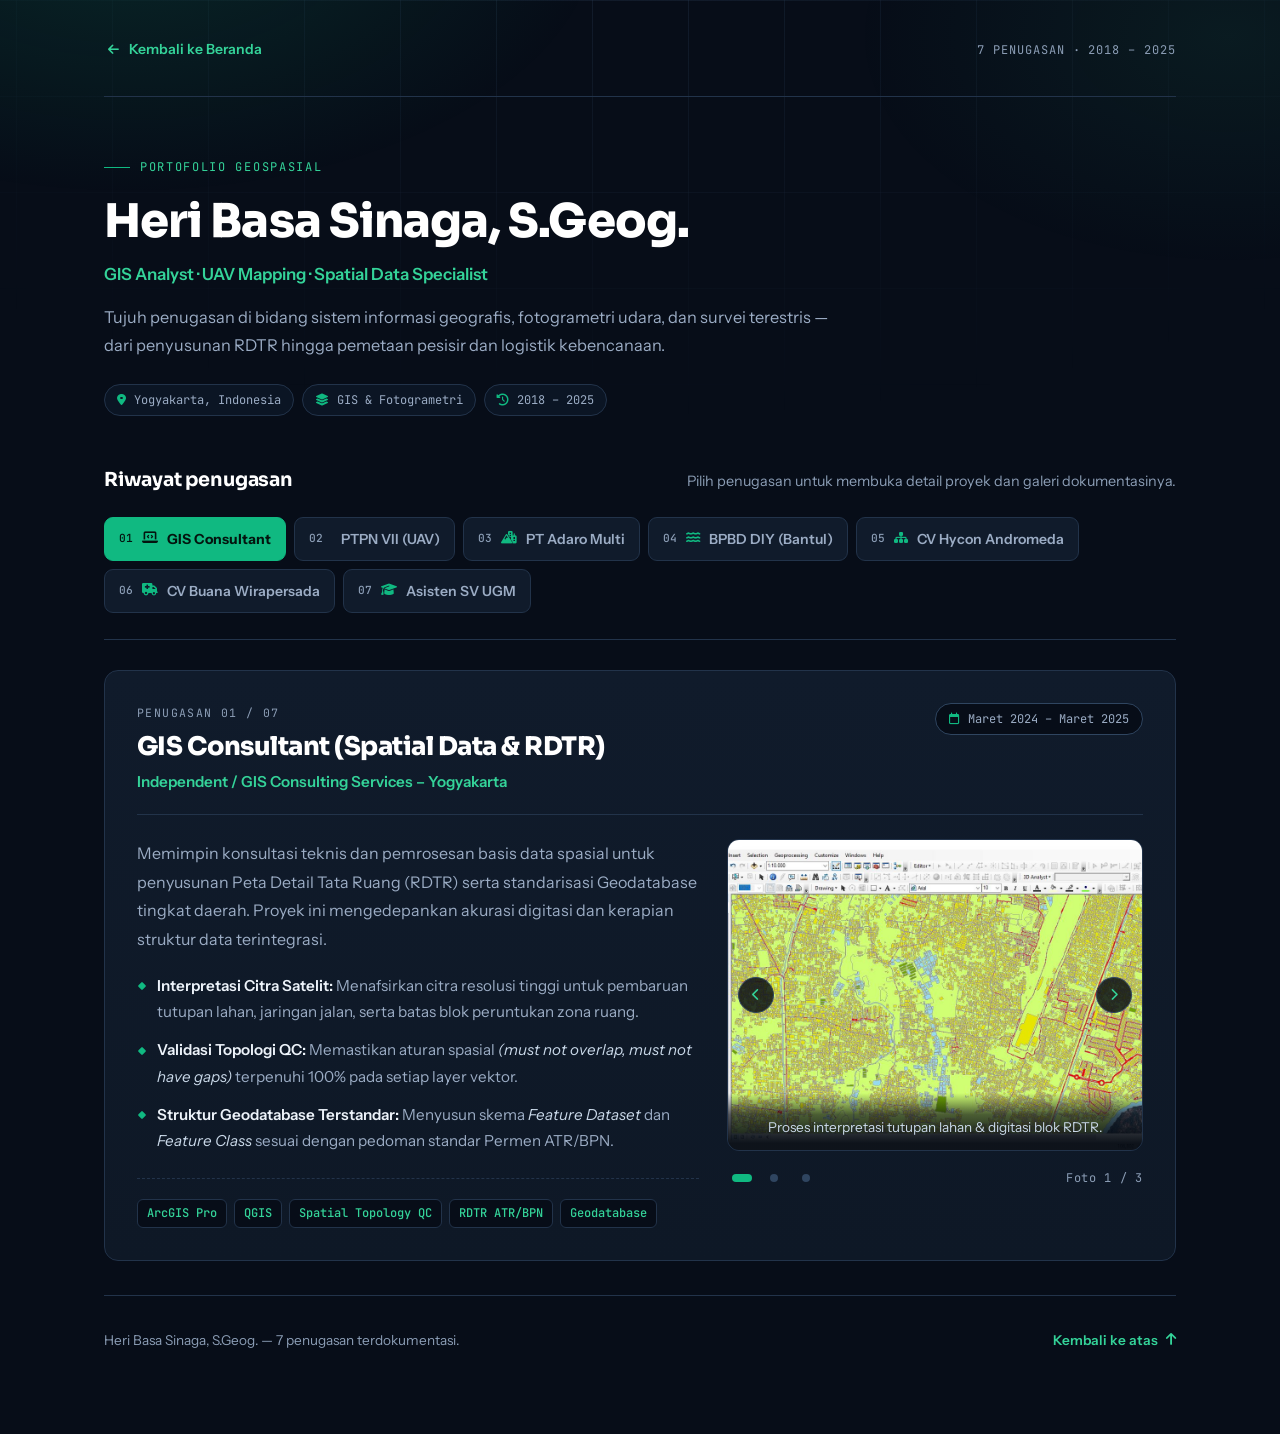
==== commit ff78c614: "update" ====
--- a/asset/pengalaman/gis/index.html
+++ b/asset/pengalaman/gis/index.html
@@ -177,17 +177,17 @@
               </button>
               <div class="slide-track" data-track>
                 <div class="slide" role="group" aria-roledescription="slide" aria-label="1 dari 3: Digitasi citra RDTR">
-                  <img src="../../../../Baru/image/gis/card 1.jpg" width="1024" height="768"
+                  <img src="../../../image/1/hasil digitasi.JPG" width="1024" height="768"
                     alt="Layar GIS dengan citra satelit dan poligon zonasi RDTR" />
                   <div class="slide-caption">Proses interpretasi tutupan lahan &amp; digitasi blok RDTR.</div>
                 </div>
                 <div class="slide" role="group" aria-roledescription="slide" aria-label="2 dari 3: Validasi topologi QC">
-                  <img src="../../../../Baru/image/gis/card 2.jpg" width="1024" height="768" loading="lazy"
+                  <img src="../../../image/1/" width="1024" height="768" loading="lazy"
                     alt="Pemeriksaan kesalahan topologi pada peta vektor" />
                   <div class="slide-caption">Pemeriksaan kesalahan topologi spasial (no overlap &amp; no gaps).</div>
                 </div>
                 <div class="slide" role="group" aria-roledescription="slide" aria-label="3 dari 3: Struktur geodatabase">
-                  <img src="../../../../Baru/image/gis/card 3.jpg" width="1024" height="768" loading="lazy"
+                  <img src="../../../image/1/" width="1024" height="768" loading="lazy"
                     alt="Katalog geodatabase dan tabel atribut di layar" />
                   <div class="slide-caption">Penyusunan skema Feature Class standar ATR/BPN.</div>
                 </div>
@@ -258,17 +258,17 @@
               </button>
               <div class="slide-track" data-track>
                 <div class="slide" role="group" aria-roledescription="slide" aria-label="1 dari 3: Operasional drone">
-                  <img src="./assets/gis/uav-persiapan-terbang.jpg" width="1024" height="768" loading="lazy"
+                  <img src="../../../image/2/lapangan.jpeg" width="1024" height="768" loading="lazy"
                     alt="Drone multispektral bersiap lepas landas di perkebunan" />
                   <div class="slide-caption">Persiapan lepas landas unit UAV multispektral di lapangan.</div>
                 </div>
                 <div class="slide" role="group" aria-roledescription="slide" aria-label="2 dari 3: Pengukuran GCP">
-                  <img src="./assets/gis/uav-gnss-gcp.jpg" width="1024" height="768" loading="lazy"
+                  <img src="../../../image/2/area kajian.jpg" width="1024" height="768" loading="lazy"
                     alt="Receiver GNSS geodetik di atas tripod untuk titik kontrol tanah" />
                   <div class="slide-caption">Pengambilan koordinat presisi GCP menggunakan GPS Geodetik RTK.</div>
                 </div>
                 <div class="slide" role="group" aria-roledescription="slide" aria-label="3 dari 3: Peta indeks vegetasi">
-                  <img src="./assets/gis/uav-ndvi-peta.jpg" width="1024" height="768" loading="lazy"
+                  <img src="../../../image/2/pengambilan gcp.jpg" width="1024" height="768" loading="lazy"
                     alt="Peta indeks vegetasi NDVI perkebunan" />
                   <div class="slide-caption">Visualisasi analisis tingkat kesehatan vegetasi perkebunan.</div>
                 </div>
@@ -339,17 +339,17 @@
               </button>
               <div class="slide-track" data-track>
                 <div class="slide" role="group" aria-roledescription="slide" aria-label="1 dari 3: Ortofoto udara">
-                  <img src="./assets/gis/tambang-ortofoto.jpg" width="1024" height="768" loading="lazy"
+                  <img src="../../../image/3/jalur terbagn.jpeg" width="1024" height="768" loading="lazy"
                     alt="Mozaik ortofoto udara kawasan tambang terbuka" />
                   <div class="slide-caption">Mozaik ortofoto kawasan tambang hasil olahan Metashape.</div>
                 </div>
                 <div class="slide" role="group" aria-roledescription="slide" aria-label="2 dari 3: Pemodelan DEM DSM">
-                  <img src="./assets/gis/tambang-dem-dsm.jpg" width="1024" height="768" loading="lazy"
+                  <img src="../../../image/3/ortho.JPG" width="1024" height="768" loading="lazy"
                     alt="Model elevasi digital tiga dimensi kawasan tambang" />
                   <div class="slide-caption">Digital Elevation Model (DEM) untuk analisis kontur tanah.</div>
                 </div>
                 <div class="slide" role="group" aria-roledescription="slide" aria-label="3 dari 3: Peta AMDAL">
-                  <img src="./assets/gis/tambang-amdal-peta.jpg" width="1024" height="768" loading="lazy"
+                  <img src="../../../image/3/" width="1024" height="768" loading="lazy"
                     alt="Lembar peta tematik lingkungan dokumen AMDAL" />
                   <div class="slide-caption">Layout peta tematik rona lingkungan dokumen AMDAL.</div>
                 </div>
@@ -420,17 +420,17 @@
               </button>
               <div class="slide-track" data-track>
                 <div class="slide" role="group" aria-roledescription="slide" aria-label="1 dari 3: Beach profiling">
-                  <img src="./assets/gis/pesisir-beach-profiling.jpg" width="1024" height="768" loading="lazy"
+                  <img src="../../../image/4/ortho.jpg" width="1024" height="768" loading="lazy"
                     alt="Tim survei mengukur penampang pantai dengan total station" />
                   <div class="slide-caption">Pengukuran profil penampang pantai Bantul di lapangan.</div>
                 </div>
                 <div class="slide" role="group" aria-roledescription="slide" aria-label="2 dari 3: Perubahan garis pantai">
-                  <img src="./assets/gis/pesisir-garis-pantai.jpg" width="1024" height="768" loading="lazy"
+                  <img src="../../../image/4/jalur.jpeg" width="1024" height="768" loading="lazy"
                     alt="Peta perubahan garis pantai multi-temporal" />
                   <div class="slide-caption">Analisis multi-temporal laju abrasi &amp; sedimentasi pesisir.</div>
                 </div>
                 <div class="slide" role="group" aria-roledescription="slide" aria-label="3 dari 3: Kawasan rawan abrasi">
-                  <img src="./assets/gis/pesisir-rawan-abrasi.jpg" width="1024" height="768" loading="lazy"
+                  <img src="../../../image/4/gcp.png" width="1024" height="768" loading="lazy"
                     alt="Peta zona risiko bencana abrasi pesisir" />
                   <div class="slide-caption">Peta zona risiko bencana untuk dokumen mitigasi BPBD.</div>
                 </div>
@@ -500,17 +500,17 @@
               </button>
               <div class="slide-track" data-track>
                 <div class="slide" role="group" aria-roledescription="slide" aria-label="1 dari 3: Layout peta irigasi">
-                  <img src="./assets/gis/irigasi-layout-peta.jpg" width="1024" height="768" loading="lazy"
+                  <img src="../../../image/5/peta.jpg" width="1024" height="768" loading="lazy"
                     alt="Tumpukan lembar peta irigasi tercetak di meja gambar" />
                   <div class="slide-caption">Salah satu lembar dari 300+ peta jaringan irigasi.</div>
                 </div>
                 <div class="slide" role="group" aria-roledescription="slide" aria-label="2 dari 3: Topologi jaringan saluran">
-                  <img src="./assets/gis/irigasi-topologi-saluran.jpg" width="1024" height="768" loading="lazy"
+                  <img src="../../../image/5" width="1024" height="768" loading="lazy"
                     alt="Peta jaringan saluran irigasi primer sekunder tersier" />
                   <div class="slide-caption">Digitasi spasial saluran air &amp; perbaikan topologi garis.</div>
                 </div>
                 <div class="slide" role="group" aria-roledescription="slide" aria-label="3 dari 3: Tabel atribut aset">
-                  <img src="./assets/gis/irigasi-tabel-atribut.jpg" width="1024" height="768" loading="lazy"
+                  <img src="../../../image/5" width="1024" height="768" loading="lazy"
                     alt="Tabel atribut basis data aset irigasi di layar" />
                   <div class="slide-caption">Pengisian atribut detail pintu air dan debit bendung.</div>
                 </div>
@@ -580,17 +580,17 @@
               </button>
               <div class="slide-track" data-track>
                 <div class="slide" role="group" aria-roledescription="slide" aria-label="1 dari 3: Tim survei lapangan">
-                  <img src="./assets/gis/logistik-tim-survei.jpg" width="1024" height="768" loading="lazy"
+                  <img src="../../../image/6/logistik.jpg" width="1024" height="768" loading="lazy"
                     alt="Tim survei lapangan berkoordinasi di halaman kantor instansi" />
                   <div class="slide-caption">Koordinasi tim survei lapangan bersama instansi daerah.</div>
                 </div>
                 <div class="slide" role="group" aria-roledescription="slide" aria-label="2 dari 3: Peta posko dan gudang">
-                  <img src="./assets/gis/logistik-peta-posko.jpg" width="1024" height="768" loading="lazy"
+                  <img src="../../../image/6" width="1024" height="768" loading="lazy"
                     alt="Peta persebaran titik posko dan gudang logistik" />
                   <div class="slide-caption">Visual pemetaan titik lokasi gudang logistik bencana DIY.</div>
                 </div>
                 <div class="slide" role="group" aria-roledescription="slide" aria-label="3 dari 3: Aksesibilitas logistik">
-                  <img src="./assets/gis/logistik-aksesibilitas.jpg" width="1024" height="768" loading="lazy"
+                  <img src="../../../image/6" width="1024" height="768" loading="lazy"
                     alt="Peta zona jangkauan waktu tempuh distribusi bantuan" />
                   <div class="slide-caption">Peta pemodelan jangkauan waktu tempuh distribusi bantuan.</div>
                 </div>
@@ -661,17 +661,17 @@
               </button>
               <div class="slide-track" data-track>
                 <div class="slide" role="group" aria-roledescription="slide" aria-label="1 dari 3: Pelatihan total station">
-                  <img src="./assets/gis/ugm-total-station.jpg" width="1024" height="768" loading="lazy"
+                  <img src="../../../image/7" width="1024" height="768" loading="lazy"
                     alt="Instruktur membimbing mahasiswa menggunakan total station" />
                   <div class="slide-caption">Instruktur praktikum pengukuran terestris mahasiswa UGM.</div>
                 </div>
                 <div class="slide" role="group" aria-roledescription="slide" aria-label="2 dari 3: Pelatihan foto udara">
-                  <img src="./assets/gis/ugm-fotogrametri-kelas.jpg" width="1024" height="768" loading="lazy"
+                  <img src="../../../image/7" width="1024" height="768" loading="lazy"
                     alt="Laboratorium komputer dengan pengolahan foto udara drone" />
                   <div class="slide-caption">Sesi bimbingan pemrosesan foto udara drone fotogrametri.</div>
                 </div>
                 <div class="slide" role="group" aria-roledescription="slide" aria-label="3 dari 3: Riset pesisir">
-                  <img src="./assets/gis/ugm-riset-pesisir.jpg" width="1024" height="768" loading="lazy"
+                  <img src="../../../image/7" width="1024" height="768" loading="lazy"
                     alt="Peneliti mengambil sampel sedimen di tepi pantai" />
                   <div class="slide-caption">Dokumentasi pengolahan data geospasial penelitian pesisir.</div>
                 </div>
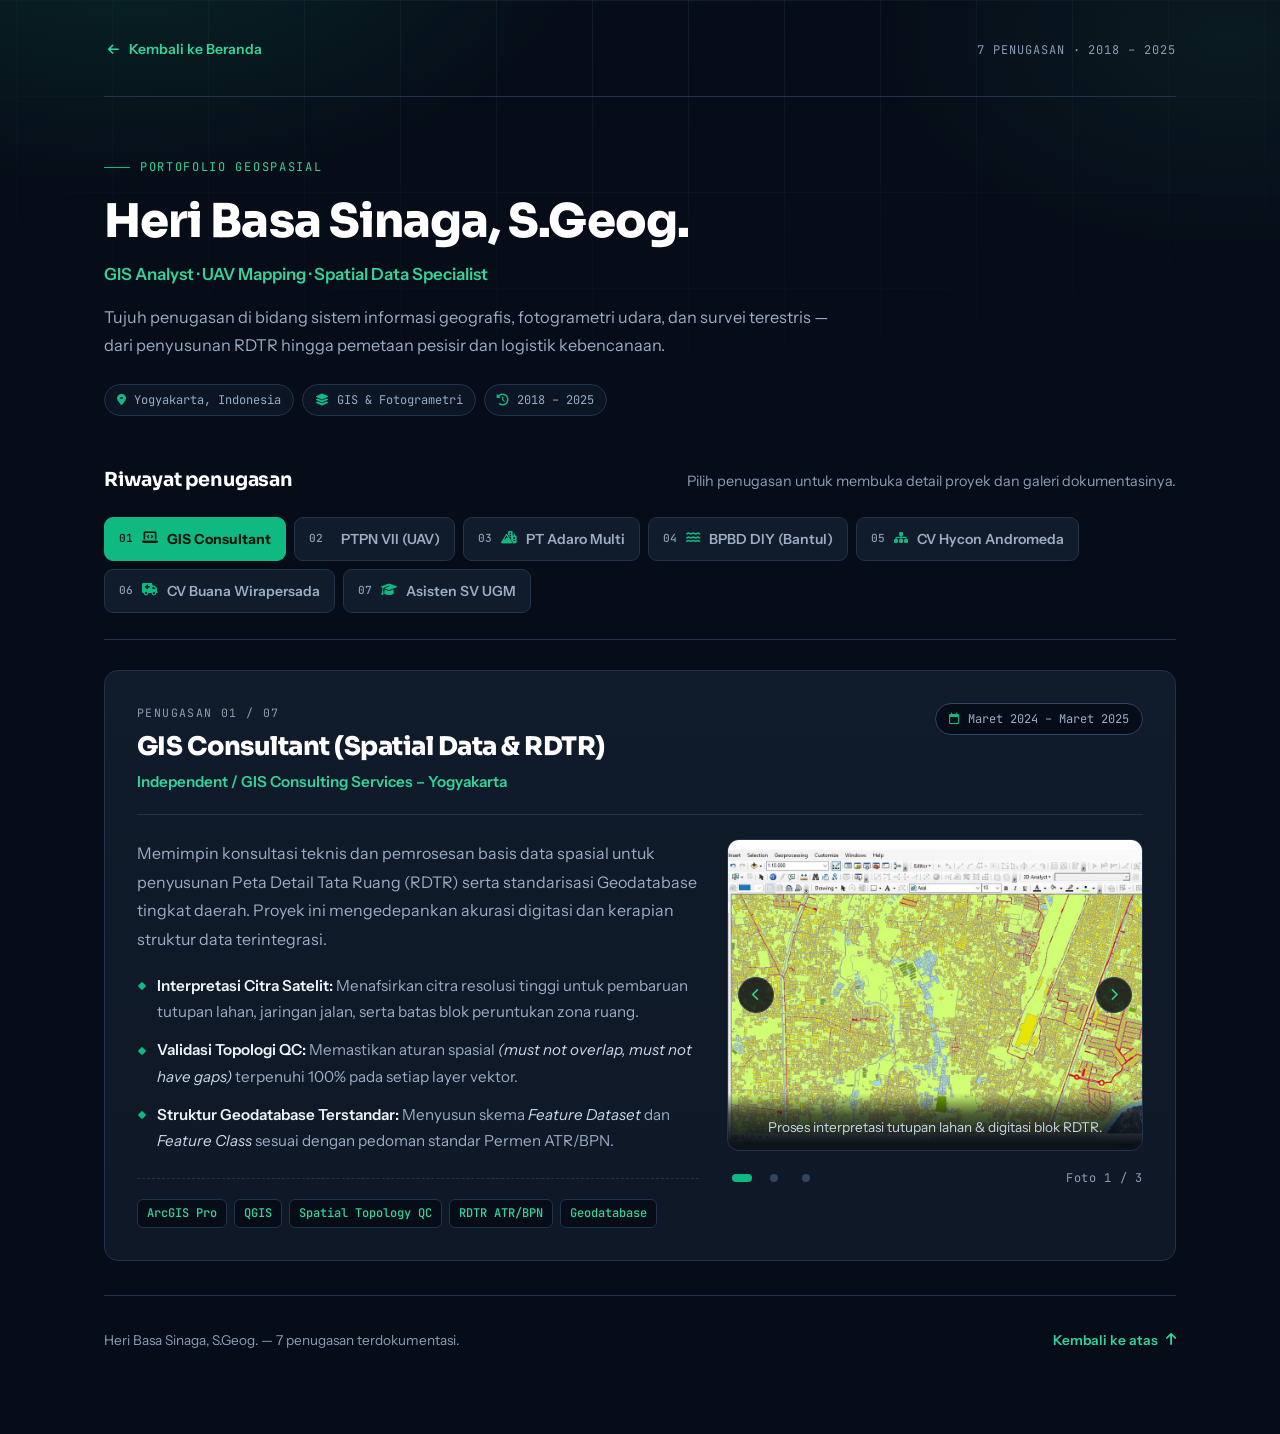
==== commit 7211e009: "update" ====
--- a/asset/pengalaman/gis/index.html
+++ b/asset/pengalaman/gis/index.html
@@ -182,12 +182,12 @@
                   <div class="slide-caption">Proses interpretasi tutupan lahan &amp; digitasi blok RDTR.</div>
                 </div>
                 <div class="slide" role="group" aria-roledescription="slide" aria-label="2 dari 3: Validasi topologi QC">
-                  <img src="../../../image/1/" width="1024" height="768" loading="lazy"
+                  <img src="../../../image/1/cipayung.JPG" width="1024" height="768" loading="lazy"
                     alt="Pemeriksaan kesalahan topologi pada peta vektor" />
                   <div class="slide-caption">Pemeriksaan kesalahan topologi spasial (no overlap &amp; no gaps).</div>
                 </div>
                 <div class="slide" role="group" aria-roledescription="slide" aria-label="3 dari 3: Struktur geodatabase">
-                  <img src="../../../image/1/" width="1024" height="768" loading="lazy"
+                  <img src="../../../image/1/cipayung2.JPG" width="1024" height="768" loading="lazy"
                     alt="Katalog geodatabase dan tabel atribut di layar" />
                   <div class="slide-caption">Penyusunan skema Feature Class standar ATR/BPN.</div>
                 </div>
@@ -585,7 +585,7 @@
                   <div class="slide-caption">Koordinasi tim survei lapangan bersama instansi daerah.</div>
                 </div>
                 <div class="slide" role="group" aria-roledescription="slide" aria-label="2 dari 3: Peta posko dan gudang">
-                  <img src="../../../image/6" width="1024" height="768" loading="lazy"
+                  <img src="../../../image/6/logistik1.JPG" width="1024" height="768" loading="lazy"
                     alt="Peta persebaran titik posko dan gudang logistik" />
                   <div class="slide-caption">Visual pemetaan titik lokasi gudang logistik bencana DIY.</div>
                 </div>
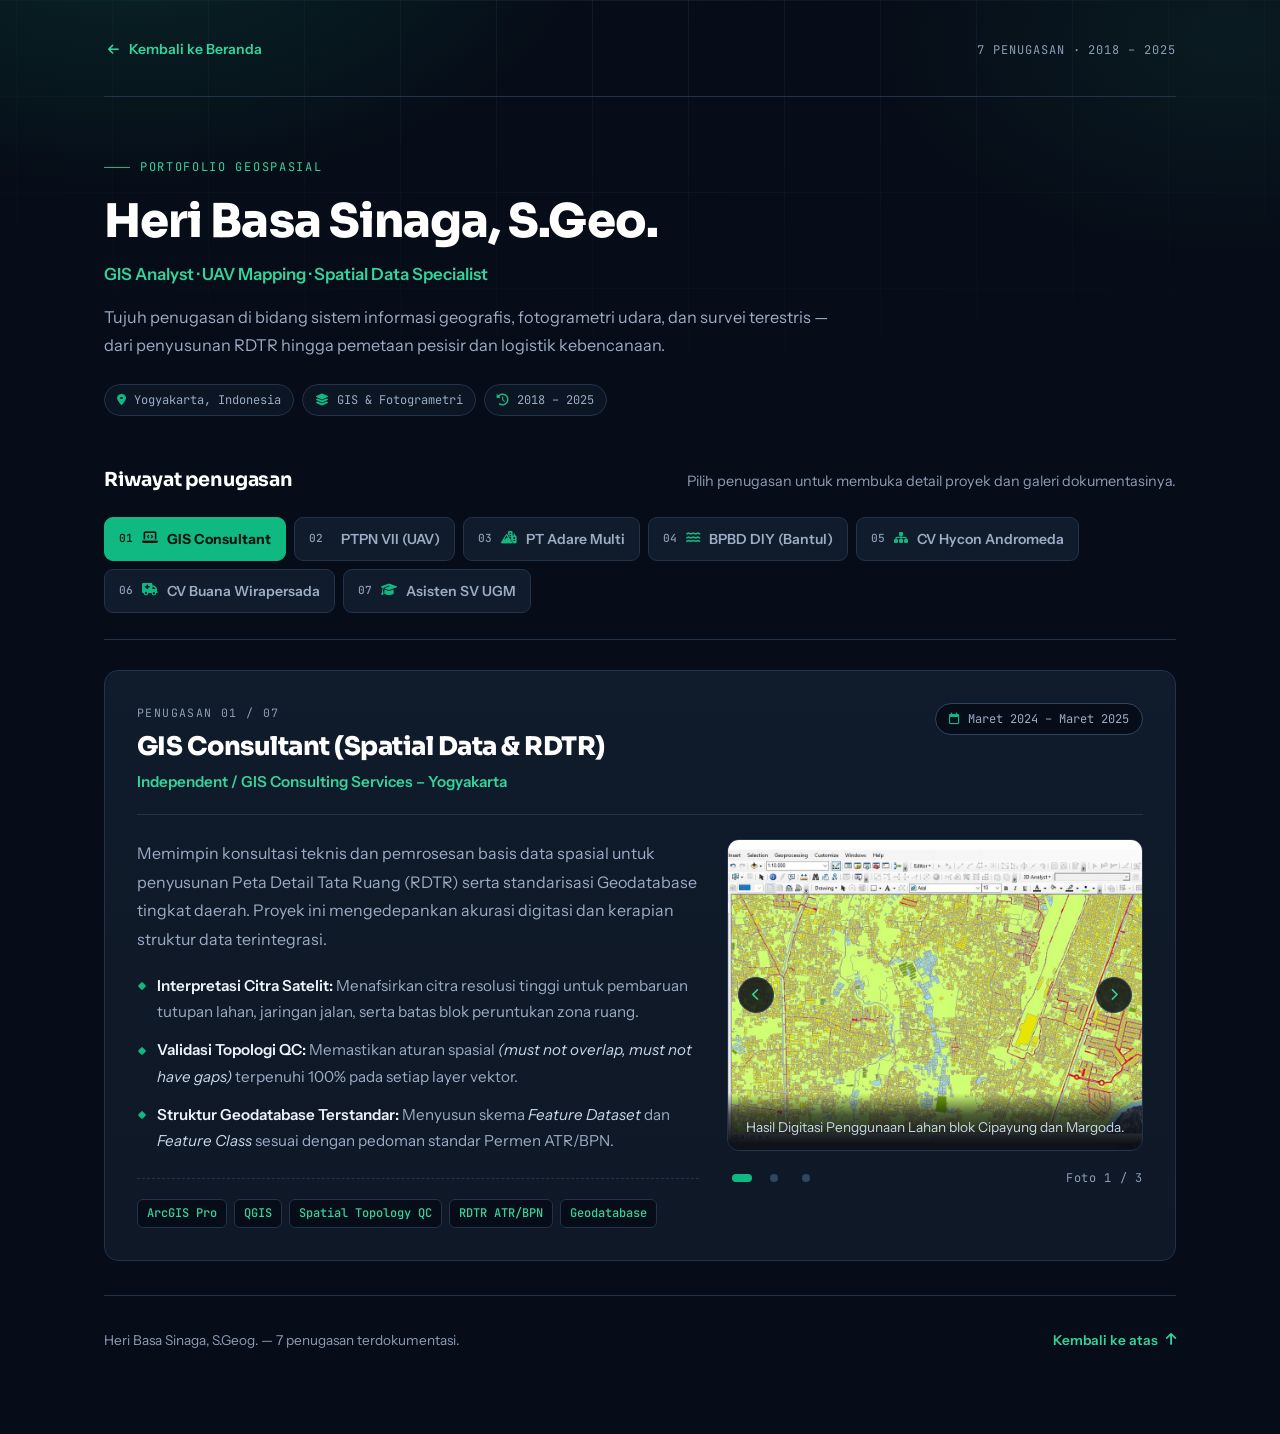
==== commit c05c24f3: "Update" ====
--- a/asset/pengalaman/gis/index.html
+++ b/asset/pengalaman/gis/index.html
@@ -47,7 +47,7 @@
 
     <header class="page-head">
       <p class="eyebrow">Portofolio Geospasial</p>
-      <h1 class="page-title">Heri Basa Sinaga, S.Geog.</h1>
+      <h1 class="page-title">Heri Basa Sinaga, S.Geo.</h1>
       <p class="page-role">GIS Analyst · UAV Mapping · Spatial Data Specialist</p>
       <p class="page-intro">
         Tujuh penugasan di bidang sistem informasi geografis, fotogrametri udara, dan survei terestris — dari
@@ -92,7 +92,7 @@
           aria-selected="false" tabindex="-1" data-target="panel-exp-3">
           <span class="tab-index" aria-hidden="true">03</span>
           <i class="fa-solid fa-mountain-city" aria-hidden="true"></i>
-          <span class="tab-label">PT Adaro Multi</span>
+          <span class="tab-label">PT Adare Multi</span>
         </button>
         <button class="tab-btn" type="button" role="tab" id="tab-exp-4" aria-controls="panel-exp-4"
           aria-selected="false" tabindex="-1" data-target="panel-exp-4">
@@ -179,17 +179,17 @@
                 <div class="slide" role="group" aria-roledescription="slide" aria-label="1 dari 3: Digitasi citra RDTR">
                   <img src="../../../image/1/hasil digitasi.JPG" width="1024" height="768"
                     alt="Layar GIS dengan citra satelit dan poligon zonasi RDTR" />
-                  <div class="slide-caption">Proses interpretasi tutupan lahan &amp; digitasi blok RDTR.</div>
+                  <div class="slide-caption">Hasil Digitasi Penggunaan Lahan blok Cipayung dan Margoda.</div>
                 </div>
                 <div class="slide" role="group" aria-roledescription="slide" aria-label="2 dari 3: Validasi topologi QC">
                   <img src="../../../image/1/cipayung.JPG" width="1024" height="768" loading="lazy"
                     alt="Pemeriksaan kesalahan topologi pada peta vektor" />
-                  <div class="slide-caption">Pemeriksaan kesalahan topologi spasial (no overlap &amp; no gaps).</div>
+                  <div class="slide-caption">Penyusunan Feature Class Blok Cipayung</div>
                 </div>
                 <div class="slide" role="group" aria-roledescription="slide" aria-label="3 dari 3: Struktur geodatabase">
-                  <img src="../../../image/1/cipayung2.JPG" width="1024" height="768" loading="lazy"
+                  <img src="../../../image/1/toponimi.png" width="1024" height="768" loading="lazy"
                     alt="Katalog geodatabase dan tabel atribut di layar" />
-                  <div class="slide-caption">Penyusunan skema Feature Class standar ATR/BPN.</div>
+                  <div class="slide-caption">Topologi Rules standar BIG.</div>
                 </div>
               </div>
             </div>
@@ -258,19 +258,19 @@
               </button>
               <div class="slide-track" data-track>
                 <div class="slide" role="group" aria-roledescription="slide" aria-label="1 dari 3: Operasional drone">
+                  <img src="../../../image/2/area kajian.jpg" width="1024" height="768" loading="lazy"
+                    alt="Drone multispektral bersiap lepas landas di perkebunan" />
+                  <div class="slide-caption">Area Kajian dan Persebaran Titik GCP</div>
+                </div>
+                <div class="slide" role="group" aria-roledescription="slide" aria-label="2 dari 3: Pengukuran GCP">
                   <img src="../../../image/2/lapangan.jpeg" width="1024" height="768" loading="lazy"
-                    alt="Drone multispektral bersiap lepas landas di perkebunan" />
-                  <div class="slide-caption">Persiapan lepas landas unit UAV multispektral di lapangan.</div>
-                </div>
-                <div class="slide" role="group" aria-roledescription="slide" aria-label="2 dari 3: Pengukuran GCP">
-                  <img src="../../../image/2/area kajian.jpg" width="1024" height="768" loading="lazy"
                     alt="Receiver GNSS geodetik di atas tripod untuk titik kontrol tanah" />
-                  <div class="slide-caption">Pengambilan koordinat presisi GCP menggunakan GPS Geodetik RTK.</div>
+                  <div class="slide-caption">Persiapan lepas landas unit UAV multispektral di lapangan</div>
                 </div>
                 <div class="slide" role="group" aria-roledescription="slide" aria-label="3 dari 3: Peta indeks vegetasi">
                   <img src="../../../image/2/pengambilan gcp.jpg" width="1024" height="768" loading="lazy"
                     alt="Peta indeks vegetasi NDVI perkebunan" />
-                  <div class="slide-caption">Visualisasi analisis tingkat kesehatan vegetasi perkebunan.</div>
+                  <div class="slide-caption">Pengambilan koordinat presisi GCP menggunakan GPS Geodetik</div>
                 </div>
               </div>
             </div>
@@ -286,13 +286,13 @@
         </div>
       </section>
 
-      <!-- ============ 3. PT Adaro Multi Service ============ -->
+      <!-- ============ 3. PT Adare Multi Service ============ -->
       <section class="panel-view" id="panel-exp-3" role="tabpanel" aria-labelledby="tab-exp-3" hidden>
         <header class="role-head">
           <div>
             <span class="role-kicker">Penugasan 03 / 07</span>
             <h2 class="role-title">GIS &amp; UAV Mapping Specialist</h2>
-            <p class="company">PT Adaro Multi Service</p>
+            <p class="company">PT Adare Multi Service</p>
           </div>
           <p class="date-badge">
             <i class="fa-regular fa-calendar" aria-hidden="true"></i>
@@ -341,17 +341,17 @@
                 <div class="slide" role="group" aria-roledescription="slide" aria-label="1 dari 3: Ortofoto udara">
                   <img src="../../../image/3/jalur terbagn.jpeg" width="1024" height="768" loading="lazy"
                     alt="Mozaik ortofoto udara kawasan tambang terbuka" />
-                  <div class="slide-caption">Mozaik ortofoto kawasan tambang hasil olahan Metashape.</div>
+                  <div class="slide-caption">Perencanaan Jalur Terbang.</div>
                 </div>
                 <div class="slide" role="group" aria-roledescription="slide" aria-label="2 dari 3: Pemodelan DEM DSM">
                   <img src="../../../image/3/ortho.JPG" width="1024" height="768" loading="lazy"
                     alt="Model elevasi digital tiga dimensi kawasan tambang" />
-                  <div class="slide-caption">Digital Elevation Model (DEM) untuk analisis kontur tanah.</div>
+                  <div class="slide-caption">Hasil Pengolah Orthopoto Area Kajian</div>
                 </div>
                 <div class="slide" role="group" aria-roledescription="slide" aria-label="3 dari 3: Peta AMDAL">
-                  <img src="../../../image/3/" width="1024" height="768" loading="lazy"
+                  <img src="../../../image/3/tps.jpg" width="1024" height="768" loading="lazy"
                     alt="Lembar peta tematik lingkungan dokumen AMDAL" />
-                  <div class="slide-caption">Layout peta tematik rona lingkungan dokumen AMDAL.</div>
+                  <div class="slide-caption">Foto Udara Area Pabrik Tiga Pilar Sejahtera Food</div>
                 </div>
               </div>
             </div>
@@ -420,19 +420,19 @@
               </button>
               <div class="slide-track" data-track>
                 <div class="slide" role="group" aria-roledescription="slide" aria-label="1 dari 3: Beach profiling">
+                  <img src="../../../image/4/jalur.jpeg" width="1024" height="768" loading="lazy"
+                    alt="Tim survei mengukur penampang pantai dengan total station" />
+                  <div class="slide-caption">Pembuatan Jalur Terbang Pantai Pandansimo</div>
+                </div>
+                <div class="slide" role="group" aria-roledescription="slide" aria-label="2 dari 3: Perubahan garis pantai">
+                  <img src="../../../image/4/gcp.png" width="1024" height="768" loading="lazy"
+                    alt="Peta perubahan garis pantai multi-temporal" />
+                  <div class="slide-caption">Pengukuran Titik GCP di Pantai Pandansimo</div>
+                </div>
+                <div class="slide" role="group" aria-roledescription="slide" aria-label="3 dari 3: Kawasan rawan abrasi">
                   <img src="../../../image/4/ortho.jpg" width="1024" height="768" loading="lazy"
-                    alt="Tim survei mengukur penampang pantai dengan total station" />
-                  <div class="slide-caption">Pengukuran profil penampang pantai Bantul di lapangan.</div>
-                </div>
-                <div class="slide" role="group" aria-roledescription="slide" aria-label="2 dari 3: Perubahan garis pantai">
-                  <img src="../../../image/4/jalur.jpeg" width="1024" height="768" loading="lazy"
-                    alt="Peta perubahan garis pantai multi-temporal" />
-                  <div class="slide-caption">Analisis multi-temporal laju abrasi &amp; sedimentasi pesisir.</div>
-                </div>
-                <div class="slide" role="group" aria-roledescription="slide" aria-label="3 dari 3: Kawasan rawan abrasi">
-                  <img src="../../../image/4/gcp.png" width="1024" height="768" loading="lazy"
                     alt="Peta zona risiko bencana abrasi pesisir" />
-                  <div class="slide-caption">Peta zona risiko bencana untuk dokumen mitigasi BPBD.</div>
+                  <div class="slide-caption">Hasil Pengolahan Orthopoto Pantai Depok Bantul</div>
                 </div>
               </div>
             </div>
@@ -500,19 +500,19 @@
               </button>
               <div class="slide-track" data-track>
                 <div class="slide" role="group" aria-roledescription="slide" aria-label="1 dari 3: Layout peta irigasi">
-                  <img src="../../../image/5/peta.jpg" width="1024" height="768" loading="lazy"
+                  <img src="../../../image/5/Survey.png" width="1024" height="768" loading="lazy"
                     alt="Tumpukan lembar peta irigasi tercetak di meja gambar" />
-                  <div class="slide-caption">Salah satu lembar dari 300+ peta jaringan irigasi.</div>
+                  <div class="slide-caption">Data Hasil Survey Lapangan.</div>
                 </div>
                 <div class="slide" role="group" aria-roledescription="slide" aria-label="2 dari 3: Topologi jaringan saluran">
-                  <img src="../../../image/5" width="1024" height="768" loading="lazy"
+                  <img src="../../../image/5/digitasi.png" width="1024" height="768" loading="lazy"
                     alt="Peta jaringan saluran irigasi primer sekunder tersier" />
                   <div class="slide-caption">Digitasi spasial saluran air &amp; perbaikan topologi garis.</div>
                 </div>
                 <div class="slide" role="group" aria-roledescription="slide" aria-label="3 dari 3: Tabel atribut aset">
-                  <img src="../../../image/5" width="1024" height="768" loading="lazy"
+                  <img src="../../../image/5/peta.jpg" width="1024" height="768" loading="lazy"
                     alt="Tabel atribut basis data aset irigasi di layar" />
-                  <div class="slide-caption">Pengisian atribut detail pintu air dan debit bendung.</div>
+                  <div class="slide-caption">Layout Peta Saluran Pembuangan Wilayah Kroya, Cilacap</div>
                 </div>
               </div>
             </div>
@@ -580,19 +580,19 @@
               </button>
               <div class="slide-track" data-track>
                 <div class="slide" role="group" aria-roledescription="slide" aria-label="1 dari 3: Tim survei lapangan">
+                  <img src="../../../image/6/logistik1.jpg" width="1024" height="768" loading="lazy"
+                    alt="Tim survei lapangan berkoordinasi di halaman kantor instansi" />
+                  <div class="slide-caption">Visual Peta Pemenuhan Logistik Kebutuhan Paket Pangan Bencana DIY</div>
+                </div>
+                <div class="slide" role="group" aria-roledescription="slide" aria-label="2 dari 3: Peta posko dan gudang">
                   <img src="../../../image/6/logistik.jpg" width="1024" height="768" loading="lazy"
-                    alt="Tim survei lapangan berkoordinasi di halaman kantor instansi" />
-                  <div class="slide-caption">Koordinasi tim survei lapangan bersama instansi daerah.</div>
-                </div>
-                <div class="slide" role="group" aria-roledescription="slide" aria-label="2 dari 3: Peta posko dan gudang">
-                  <img src="../../../image/6/logistik1.JPG" width="1024" height="768" loading="lazy"
                     alt="Peta persebaran titik posko dan gudang logistik" />
-                  <div class="slide-caption">Visual pemetaan titik lokasi gudang logistik bencana DIY.</div>
+                  <div class="slide-caption">Hasil Layouting Peta Pemenuhan Logistik Kebutuhan Paket Pangan</div>
                 </div>
                 <div class="slide" role="group" aria-roledescription="slide" aria-label="3 dari 3: Aksesibilitas logistik">
-                  <img src="../../../image/6" width="1024" height="768" loading="lazy"
+                  <img src="../../../image/6/sosialisasi.jpg" width="1024" height="768" loading="lazy"
                     alt="Peta zona jangkauan waktu tempuh distribusi bantuan" />
-                  <div class="slide-caption">Peta pemodelan jangkauan waktu tempuh distribusi bantuan.</div>
+                  <div class="slide-caption">Dokumentasi Sosialisasi Kajian Pemenuhan Logistik Penanggulangan Bencana DIY Tahun 2021</div>
                 </div>
               </div>
             </div>
@@ -661,19 +661,19 @@
               </button>
               <div class="slide-track" data-track>
                 <div class="slide" role="group" aria-roledescription="slide" aria-label="1 dari 3: Pelatihan total station">
-                  <img src="../../../image/7" width="1024" height="768" loading="lazy"
+                  <img src="../../../image/7/lapangan.JPG" width="1024" height="768" loading="lazy"
                     alt="Instruktur membimbing mahasiswa menggunakan total station" />
-                  <div class="slide-caption">Instruktur praktikum pengukuran terestris mahasiswa UGM.</div>
+                  <div class="slide-caption">Pendampingan Kegiatan KKL Mahasiswa SIG UGM</div>
                 </div>
                 <div class="slide" role="group" aria-roledescription="slide" aria-label="2 dari 3: Pelatihan foto udara">
-                  <img src="../../../image/7" width="1024" height="768" loading="lazy"
+                  <img src="../../../image/7/pengabdian.png" width="1024" height="768" loading="lazy"
                     alt="Laboratorium komputer dengan pengolahan foto udara drone" />
-                  <div class="slide-caption">Sesi bimbingan pemrosesan foto udara drone fotogrametri.</div>
+                  <div class="slide-caption">Sertifikat Kegiatan Pengabdian Prodi SIG UGM</div>
                 </div>
                 <div class="slide" role="group" aria-roledescription="slide" aria-label="3 dari 3: Riset pesisir">
-                  <img src="../../../image/7" width="1024" height="768" loading="lazy"
+                  <img src="../../../image/7/praktikum.jpg" width="1024" height="768" loading="lazy"
                     alt="Peneliti mengambil sampel sedimen di tepi pantai" />
-                  <div class="slide-caption">Dokumentasi pengolahan data geospasial penelitian pesisir.</div>
+                  <div class="slide-caption">Pendampingan Kegiatan Praktikum Mahasiswa SIG UGM</div>
                 </div>
               </div>
             </div>
